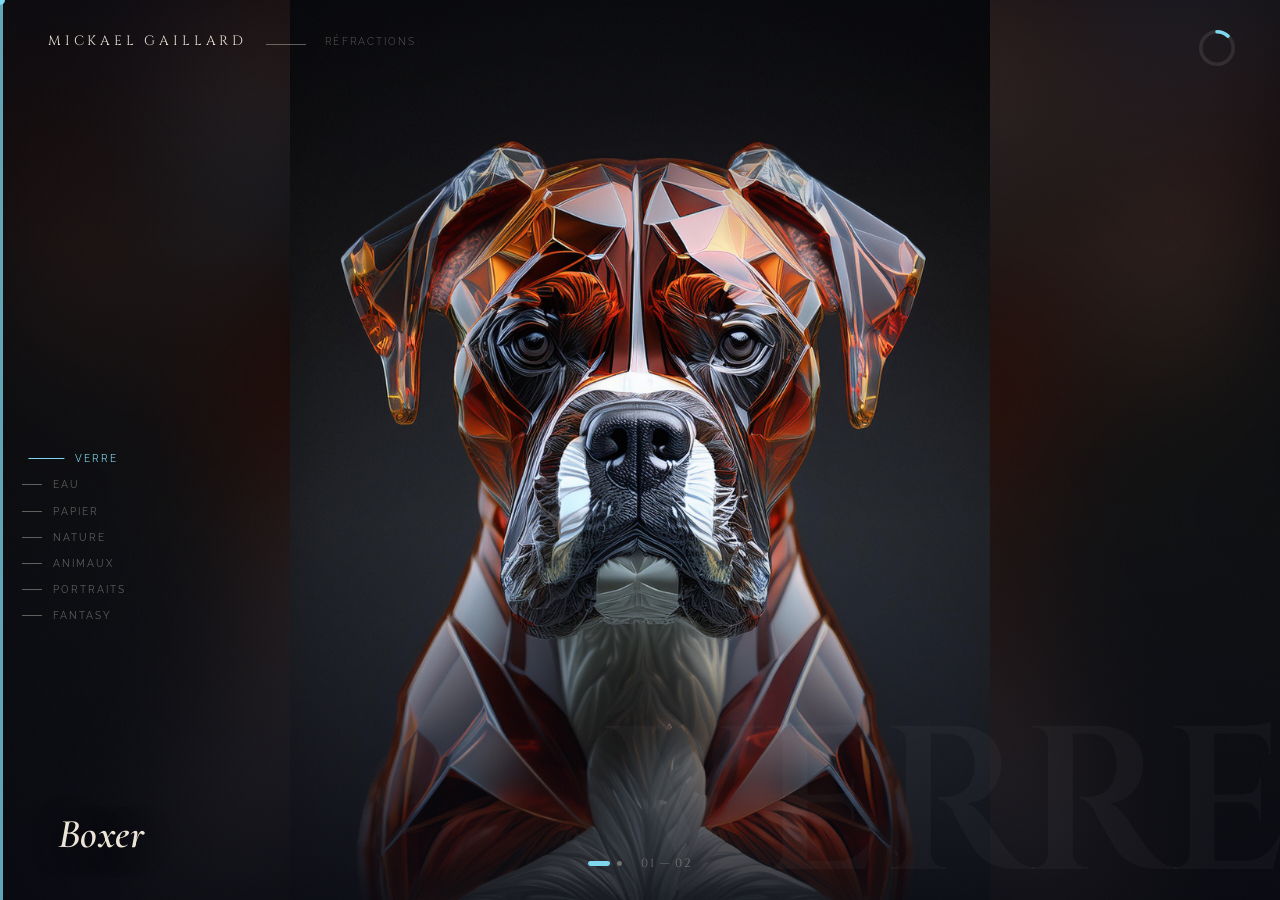
==== da.html @ 332faac8 "build: livraison de la version finale de Réfractions" ====
<!DOCTYPE html>
<html lang="fr">

<head>
  <meta charset="UTF-8">
  <meta name="viewport" content="width=device-width, initial-scale=1.0">
  <title>Mickael Gaillard — Digital Arts</title>

  <!-- ── Anti-indexation & protection spiders ── -->
  <meta name="robots" content="noindex, nofollow, noarchive, nosnippet, noimageindex, nocache">
  <meta name="googlebot" content="noindex, nofollow, noimageindex">
  <meta name="bingbot" content="noindex, nofollow">
  <meta name="referrer" content="no-referrer">
  <meta http-equiv="X-Robots-Tag" content="noindex, nofollow">

  <!-- ── Polices ── -->
  <link rel="preconnect" href="https://fonts.googleapis.com">
  <link rel="preconnect" href="https://fonts.gstatic.com" crossorigin>
  <link
    href="https://fonts.googleapis.com/css2?family=Cormorant+Garamond:ital,wght@0,300;0,400;0,600;1,300;1,400;1,600&family=Cinzel:wght@400;600&family=Raleway:wght@200;300;400;500&display=swap"
    rel="stylesheet">

  <link rel="stylesheet" href="assets/css/style.css">
</head>

<body class="gallery">

  <!-- Curseur personnalisé -->
  <div id="cursor"></div>

  <!-- Grain atmosphérique -->
  <div id="grain" aria-hidden="true"></div>

  <!-- Flash + label de transition catégorie -->
  <div id="cat-flash"></div>
  <div id="cat-reveal"></div>

  <!-- ── Header ── -->
  <header id="hdr">
    <a class="hdr-name" href="index.html" title="Retour au portfolio">Mickael Gaillard</a>
    <div class="hdr-sep"></div>
    <span class="hdr-sub">RÉFRACTIONS</span>
  </header>

  <!-- ── Arc diaporama ── -->
  <div id="slide-indicator" title="Slideshow">
    <svg viewBox="0 0 20 20" width="36" height="36" aria-hidden="true">
      <circle id="slide-track" cx="10" cy="10" r="9" />
      <circle id="slide-progress" cx="10" cy="10" r="9" />
    </svg>
  </div>

  <!-- ── Navigation latérale catégories ── -->
  <!--
    IMPORTANT : les indices doivent correspondre à l'ordre des <section class="cat-row">
    dans le stage (0 = premier, 1 = deuxième…). Toute modification de l'ordre
    des sections doit être répercutée ici.
  -->
  <nav id="sidebar" aria-label="Catégories">
    <button class="cat-btn" onclick="jumpCat(0)">Verre</button>
    <button class="cat-btn" onclick="jumpCat(1)">Eau</button>
    <button class="cat-btn" onclick="jumpCat(2)">Papier</button>
    <button class="cat-btn" onclick="jumpCat(3)">Nature</button>
    <button class="cat-btn" onclick="jumpCat(4)">Animaux</button>
    <button class="cat-btn" onclick="jumpCat(5)">Portraits</button>
    <button class="cat-btn" onclick="jumpCat(6)">Fantasy</button>
  </nav>

  <!-- ── Barre basse : points + compteur ── -->
  <div id="btmbar">
    <div id="art-dots" role="tablist"></div>
    <span id="art-counter" aria-live="polite"></span>
  </div>

  <!-- ── Hint navigation (disparaît après 6 s) ── -->
  <div id="hint" aria-hidden="true">
    ← → &thinsp;Images<br>
    ↑ ↓ &thinsp;Catégories
  </div>

  <!-- ════════════════════════════════════════════════════════════════════════
       STAGE — grille 2D
       Axe vertical   = catégories  (↑ ↓)
       Axe horizontal = œuvres dans la catégorie (← →)

       ┌─ AJOUTER UNE ŒUVRE ──────────────────────────────────────────────┐
       │  1. Trouver le bloc data-id="NOM" souhaité dans le stage          │
       │  2. Dans son <div class="art-rail">, insérer :                   │
       │                                                                   │
       │     <figure class="art-frame">                                    │
       │       <img src="assets/images/…" alt="Titre" loading="lazy">     │
       │       <div class="art-overlay"></div>                             │
       │       <figcaption class="art-info">                               │
       │         <h2 class="art-title">Titre</h2>                         │
       │       </figcaption>                                               │
       │     </figure>                                                     │
       │                                                                   │
       │  → Aucune modification de script.js ni de style.css requise.     │
       │  → Supprimer le <figure data-ph="1"> une fois la 1ʳᵉ image       │
       │    ajoutée dans une catégorie.                                    │
       └───────────────────────────────────────────────────────────────────┘
  ════════════════════════════════════════════════════════════════════════ -->
  <main id="stage" role="main">

    <!-- 0 · Verre -->
    <section class="cat-row" data-id="verre" data-label="Verre" data-accent="#7dd8f0" style="top:0vh">
      <div class="art-rail">
        <figure class="art-frame">
          <img src="assets/images/digitalArts/8AIWYk5NMQN0mDKeDu9M-HlnjJ.jpg" alt="Boxer" loading="lazy">
          <div class="art-overlay"></div>
          <figcaption class="art-info">
            <h2 class="art-title">Boxer</h2>
          </figcaption>
        </figure>
        <figure class="art-frame">
          <img src="assets/images/digitalArts/HNKrmyuEpKX7QsNyXCpU--1--tnc91.jpg" alt="Girafe" loading="lazy">
          <div class="art-overlay"></div>
          <figcaption class="art-info">
            <h2 class="art-title">Girafe</h2>
          </figcaption>
        </figure>
      </div>
      <p class="cat-wm" aria-hidden="true">VERRE</p>
    </section>

    <!-- 1 · Eau -->
    <section class="cat-row" data-id="eau" data-label="Eau" data-accent="#3a9bd5" style="top:100vh">
      <div class="art-rail">
        <figure class="art-frame">
          <img src="assets/images/digitalArts/frIds4kWBP5LW28w1uB5--1--t6x6d.jpg" alt="The Momentum of Horizons"
            loading="lazy">
          <div class="art-overlay"></div>
          <figcaption class="art-info">
            <h2 class="art-title">The Momentum of Horizons</h2>
          </figcaption>
        </figure>
        <figure class="art-frame">
          <img src="assets/images/digitalArts/Z1p7MmPJkYN1LFd6zZ6m-4oqJ-.jpeg" alt="Cup of Mint Tea" loading="lazy">
          <div class="art-overlay"></div>
          <figcaption class="art-info">
            <h2 class="art-title">Cup of Mint Tea</h2>
          </figcaption>
        </figure>
      </div>
      <p class="cat-wm" aria-hidden="true">EAU</p>
    </section>

    <!-- 2 · Papier -->
    <section class="cat-row" data-id="papier" data-label="Papier" data-accent="#e8c87a" style="top:200vh">
      <div class="art-rail">
        <figure class="art-frame">
          <img src="assets/images/digitalArts/VNMjlggwlJFpV2tKeTy9-Qxf5z.jpg" alt="Cry of Amazonia" loading="lazy">
          <div class="art-overlay"></div>
          <figcaption class="art-info">
            <h2 class="art-title">Cry of Amazonia</h2>
          </figcaption>
        </figure>
        <figure class="art-frame">
          <img src="assets/images/digitalArts/XxthK1aMb5kITHWyAZa3-nf7ip.jpg" alt="Face of the Earth" loading="lazy">
          <div class="art-overlay"></div>
          <figcaption class="art-info">
            <h2 class="art-title">Face of the Earth</h2>
          </figcaption>
        </figure>
        <figure class="art-frame">
          <img src="assets/images/digitalArts/CTjaHQy2E3OwkoVrEFNk-FsiIF.jpg" alt="Paper Teddy Bear" loading="lazy">
          <div class="art-overlay"></div>
          <figcaption class="art-info">
            <h2 class="art-title">Paper Teddy Bear</h2>
          </figcaption>
        </figure>
        <figure class="art-frame">
          <img src="assets/images/digitalArts/IJDAY9cHYZBwXx230nrw--1--dbe98.jpg" alt="The Paper Self" loading="lazy">
          <div class="art-overlay"></div>
          <figcaption class="art-info">
            <h2 class="art-title">The Paper Self</h2>
          </figcaption>
        </figure>
        <figure class="art-frame">
          <img src="assets/images/digitalArts/C1bEYEWuKddHCkznBsTR-uu4sH.jpg" alt="The Wolf Woman" loading="lazy">
          <div class="art-overlay"></div>
          <figcaption class="art-info">
            <h2 class="art-title">The Wolf Woman</h2>
          </figcaption>
        </figure>
      </div>
      <p class="cat-wm" aria-hidden="true">PAPIER</p>
    </section>

    <!-- 3 · Nature -->
    <section class="cat-row" data-id="nature" data-label="Nature" data-accent="#6dcf8a" style="top:300vh">
      <div class="art-rail">
        <figure class="art-frame">
          <img src="assets/images/digitalArts/tOxejphS9CRw7wM6DGww-uK-oC.jpeg" alt="Lion Hills" loading="lazy">
          <div class="art-overlay"></div>
          <figcaption class="art-info">
            <h2 class="art-title">Lion Hills</h2>
          </figcaption>
        </figure>
        <figure class="art-frame">
          <img src="assets/images/digitalArts/OduvheoVXXu5qhajw0XH-JvmtL.jpg" alt="Les Amants Sylvestres"
            loading="lazy">
          <div class="art-overlay"></div>
          <figcaption class="art-info">
            <h2 class="art-title">Les Amants Sylvestres</h2>
          </figcaption>
        </figure>
        <figure class="art-frame">
          <img src="assets/images/digitalArts/YysU92N5CpVbeZqPvYvC-KIRY6.jpeg" alt="The Wooden Virtuoso" loading="lazy">
          <div class="art-overlay"></div>
          <figcaption class="art-info">
            <h2 class="art-title">The Wooden Virtuoso</h2>
          </figcaption>
        </figure>
        <figure class="art-frame">
          <img src="assets/images/digitalArts/7gbbj0mz42A1A4gidHjw-PeWTq.jpg" alt="The Nature in 3026" loading="lazy">
          <div class="art-overlay"></div>
          <figcaption class="art-info">
            <h2 class="art-title">Nature in 3026</h2>
          </figcaption>
        </figure>
        <figure class="art-frame">
          <img src="assets/images/digitalArts/rF8DaGkrIQCawZyGJ0vm--0--pfbpv.jpg"
            alt="Luminous Flower in Deepest Shadow" loading="lazy">
          <div class="art-overlay"></div>
          <figcaption class="art-info">
            <h2 class="art-title">Luminous Flower in Deepest Shadow</h2>
          </figcaption>
        </figure>
      </div>
      <p class="cat-wm" aria-hidden="true">NATURE</p>
    </section>

    <!-- 4 · Animaux -->
    <section class="cat-row" data-id="animaux" data-label="Animaux" data-accent="#e8874a" style="top:400vh">
      <div class="art-rail">
        <figure class="art-frame">
          <img src="assets/images/digitalArts/afJIQUDAsSt1oSOdnDJn-Qw9Z7.jpeg" alt="Tiny Giraffe" loading="lazy">
          <div class="art-overlay"></div>
          <figcaption class="art-info">
            <h2 class="art-title">Tiny Giraffe</h2>
          </figcaption>
        </figure>
        <figure class="art-frame">
          <img src="assets/images/digitalArts/WApste62I8zOOlFzFQ1H--1--x09nq.jpg" alt="The Turquoise Maharaja"
            loading="lazy">
          <div class="art-overlay"></div>
          <figcaption class="art-info">
            <h2 class="art-title">The Turquoise Maharaja</h2>
          </figcaption>
        </figure>
        <figure class="art-frame">
          <img src="assets/images/digitalArts/kcaGbmxAoDZdaGfCIBJl-gD1Jh.jpg" alt="The Abdication" loading="lazy">
          <div class="art-overlay"></div>
          <figcaption class="art-info">
            <h2 class="art-title">The Abdication</h2>
          </figcaption>
        </figure>
        <figure class="art-frame">
          <img src="assets/images/digitalArts/bGNOyDubin5Se8IneznO-FXN-K.jpg" alt="Cat of chalk" loading="lazy">
          <div class="art-overlay"></div>
          <figcaption class="art-info">
            <h2 class="art-title">Cat of chalk</h2>
          </figcaption>
        </figure>
        <figure class="art-frame">
          <img src="assets/images/digitalArts/r4LPsvMCxt2pxqe0a0Xp-u4xCu.jpg" alt="Raised graphic cat" loading="lazy">
          <div class="art-overlay"></div>
          <figcaption class="art-info">
            <h2 class="art-title">Raised graphic cat</h2>
          </figcaption>
        </figure>
        <figure class="art-frame">
          <img src="assets/images/digitalArts/oEYqu7Ub5I9frU9tuO0z--0--l6g3c.jpg" alt="Scarlett Macaw" loading="lazy">
          <div class="art-overlay"></div>
          <figcaption class="art-info">
            <h2 class="art-title">Scarlett Macaw</h2>
          </figcaption>
        </figure>
        <figure class="art-frame">
          <img src="assets/images/digitalArts/dqzCAE01tcF6lQp9mGkJ--0--8Wfqm.jpg" alt="Baby Kraken in a Teacup"
            loading="lazy">
          <div class="art-overlay"></div>
          <figcaption class="art-info">
            <h2 class="art-title">Baby Kraken in a Teacup</h2>
          </figcaption>
        </figure>
        <figure class="art-frame">
          <img src="assets/images/digitalArts/y0K89V5sSp5HEH8fD98B-Pk1SX.jpg" alt="Azure singer" loading="lazy">
          <div class="art-overlay"></div>
          <figcaption class="art-info">
            <h2 class="art-title">Azure singer</h2>
          </figcaption>
        </figure>
      </div>
      <p class="cat-wm" aria-hidden="true">ANIMAUX</p>
    </section>

    <!-- 5 · Portraits -->
    <section class="cat-row" data-id="portraits" data-label="Portraits" data-accent="#c49a8a" style="top:500vh">
      <div class="art-rail">
        <figure class="art-frame">
          <img src="assets/images/digitalArts/EulJWeeMMJHwVRX5D4TV-Ga-oX.jpg" alt="Le Requiem des Damnés"
            loading="lazy">
          <div class="art-overlay"></div>
          <figcaption class="art-info">
            <h2 class="art-title">Le Requiem des Damnés</h2>
          </figcaption>
        </figure>
        <figure class="art-frame">
          <img src="assets/images/digitalArts/TIiu07gs1ahwBSvLqD3v-eSXeO.jpg" alt="Miss Emerald" loading="lazy">
          <div class="art-overlay"></div>
          <figcaption class="art-info">
            <h2 class="art-title">Miss Emerald</h2>
          </figcaption>
        </figure>
        <figure class="art-frame">
          <img src="assets/images/digitalArts/YdorvyeYTXK45T1xxkv2--0--2ceu0.jpg" alt="The Same Perspective"
            loading="lazy">
          <div class="art-overlay"></div>
          <figcaption class="art-info">
            <h2 class="art-title">The Same Perspective</h2>
          </figcaption>
        </figure>
        <figure class="art-frame">
          <img src="assets/images/digitalArts/kzBy0lTKEeJUHE9NPH19-bB79X.jpeg" alt="Macaw Soul" loading="lazy">
          <div class="art-overlay"></div>
          <figcaption class="art-info">
            <h2 class="art-title">Macaw Soul</h2>
          </figcaption>
        </figure>
        <figure class="art-frame">
          <img src="assets/images/digitalArts/tQEoIUafHZUKjEIqVk69--0--rzyz2_4x-clty-upscale-aa4vr.jpg"
            alt="Magdalena Frida Carmen KAHLO CALDERON" loading="lazy">
          <div class="art-overlay"></div>
          <figcaption class="art-info">
            <h2 class="art-title">Magdalena Frida Carmen KAHLO CALDERON</h2>
          </figcaption>
        </figure>
        <figure class="art-frame">
          <img src="assets/images/digitalArts/ww30PGfK7J19iqygAAB6-68ch-.jpg" alt="Artificial intelligence"
            loading="lazy">
          <div class="art-overlay"></div>
          <figcaption class="art-info">
            <h2 class="art-title">Artificial intelligence</h2>
          </figcaption>
        </figure>
        <figure class="art-frame">
          <img src="assets/images/digitalArts/Gemini_Generated_Image_wg45oxwg45oxwg45.webp" alt="La Guardiana"
            loading="lazy">
          <div class="art-overlay"></div>
          <figcaption class="art-info">
            <h2 class="art-title">La Guardiana</h2>
          </figcaption>
        </figure>
        <figure class="art-frame">
          <img src="assets/images/digitalArts/fezPb4xw3dNjUJqFcMbr--0--9hinw_7.8125x.webp" alt="Memento Vivere"
            loading="lazy">
          <div class="art-overlay"></div>
          <figcaption class="art-info">
            <h2 class="art-title">Memento Vivere</h2>
          </figcaption>
        </figure>
        <figure class="art-frame">
          <img src="assets/images/digitalArts/iwvwEgQFIN3pEz83m7wH--0--4ua4d.jpg" alt="Alegria" loading="lazy">
          <div class="art-overlay"></div>
          <figcaption class="art-info">
            <h2 class="art-title">Alegria</h2>
          </figcaption>
        </figure>
      </div>
      <p class="cat-wm" aria-hidden="true">PORTRAITS</p>
    </section>

    <!-- 6 · Fantasy -->
    <section class="cat-row" data-id="fantasy" data-label="Fantasy" data-accent="#e87a9f" style="top:600vh">
      <div class="art-rail">
        <figure class="art-frame">
          <img src="assets/images/digitalArts/V4lNsmGbzMpXyDwDPhY5--0--fqcaw_2x-clty-upscale-kerak.jpg"
            alt="Memories in Shell" loading="lazy">
          <div class="art-overlay"></div>
          <figcaption class="art-info">
            <h2 class="art-title">Memories in Shell</h2>
          </figcaption>
        </figure>
        <figure class="art-frame">
          <img src="assets/images/digitalArts/uF4GzTOObu3IqJqeoMpC--0--cdkwg.jpg" alt="The King of Diamond"
            loading="lazy">
          <div class="art-overlay"></div>
          <figcaption class="art-info">
            <h2 class="art-title">The King of Diamond</h2>
          </figcaption>
        </figure>
        <figure class="art-frame">
          <img src="assets/images/digitalArts/p5KE6GqQy7cIchTk5ZWk--0--blpaw.jpg" alt="The Ace of Spades"
            loading="lazy">
          <div class="art-overlay"></div>
          <figcaption class="art-info">
            <h2 class="art-title">The Ace of Spades</h2>
          </figcaption>
        </figure>
        <figure class="art-frame">
          <img src="assets/images/digitalArts/xrDWio7aIljPBZBy9c6z--0--1hxzz.jpg" alt="The Emerald Owl" loading="lazy">
          <div class="art-overlay"></div>
          <figcaption class="art-info">
            <h2 class="art-title">The Emerald Owl</h2>
          </figcaption>
        </figure>
        <figure class="art-frame">
          <img src="assets/images/digitalArts/PUBVfwgrt7Zm5niX1GG2--0--s0eu4.jpg" alt="The Unmasked Canal"
            loading="lazy">
          <div class="art-overlay"></div>
          <figcaption class="art-info">
            <h2 class="art-title">The Unmasked Canal</h2>
          </figcaption>
        </figure>
        <figure class="art-frame">
          <img src="assets/images/digitalArts/jetSwuiVJUpY8RLDcign--0--6e0cw.jpg" alt="Throne of Time" loading="lazy">
          <div class="art-overlay"></div>
          <figcaption class="art-info">
            <h2 class="art-title">Throne of Time</h2>
          </figcaption>
        </figure>
      </div>
      <p class="cat-wm" aria-hidden="true">FANTASY</p>
    </section>

  </main>

  <script src="assets/js/script.js"></script>
</body>

</html>
---- assets/css/style.css ----
/* ════════════════════════════════════════════════════════════════════════════
   Mickael Gaillard — Portfolio
   style.css  ·  feuille unique partagée par index.html, da.html, photo.html

   Scopes :
     body.home    → page d'accueil (index.html)
     (galerie)    → da.html / photo.html — sélecteurs d'ID / classes uniques,
                    aucun préfixe body.gallery requis (pas de collision)
   ════════════════════════════════════════════════════════════════════════════ */

/* ── Reset ──────────────────────────────────────────────────────────────────── */
*,
*::before,
*::after {
  margin: 0;
  padding: 0;
  box-sizing: border-box;
}

/* ── Base html / body ───────────────────────────────────────────────────────── */
html {
  height: 100%;
}

body {
  width: 100%;
  height: 100%;
  overflow: hidden;
  background: #07080f;
  cursor: none;
  user-select: none;
  -webkit-user-select: none;
}

/* ── Variables ──────────────────────────────────────────────────────────────── */
:root {
  --bg: #07080f;
  --text: #ede5d8;
  --dim: rgba(237, 229, 216, .38);
  --accent: #c8a96e;
  --fdisplay: 'Cormorant Garamond', Georgia, serif;
  --ftitle: 'Cinzel', 'Times New Roman', serif;
  --fui: 'Raleway', 'Helvetica Neue', sans-serif;
  --tcat: 680ms cubic-bezier(.76, 0, .24, 1);
  --tart: 540ms cubic-bezier(.76, 0, .24, 1);
}

/* ── Curseur personnalisé (partagé) ─────────────────────────────────────────── */
#cursor {
  position: fixed;
  width: 10px;
  height: 10px;
  border-radius: 50%;
  background: var(--accent);
  pointer-events: none;
  z-index: 9999;
  transform: translate(-50%, -50%);
  transition: width .18s, height .18s, background .2s, border .22s, opacity .2s;
  will-change: transform;
}

#cursor.big {
  width: 30px;
  height: 30px;
  background: rgba(200, 169, 110, .12);
  border: 1px solid var(--accent);
}

/* Galerie — survol image → invitation à glisser */
#cursor.grab {
  width: 28px;
  height: 28px;
  background: transparent;
  border: 1.5px solid var(--accent);
}

/* Galerie — pendant le glisser */
#cursor.dragging {
  width: 46px;
  height: 46px;
  background: rgba(200, 169, 110, .05);
  border: 1px solid rgba(200, 169, 110, .35);
}

/* ── Grain atmosphérique (partagé) ──────────────────────────────────────────── */
#grain {
  position: fixed;
  inset: 0;
  z-index: 500;
  pointer-events: none;
  opacity: .03;
  background-image: url("data:image/svg+xml,<svg xmlns='http://www.w3.org/2000/svg' width='300' height='300'><filter id='n'><feTurbulence type='fractalNoise' baseFrequency='.75' numOctaves='4' stitchTiles='stitch'/></filter><rect width='300' height='300' filter='url(%23n)' opacity='1'/></svg>");
  background-repeat: repeat;
}

/* ── Scrollbar invisible ─────────────────────────────────────────────────────── */
::-webkit-scrollbar {
  display: none;
}


/* ════════════════════════════════════════════════════════════════════════════
   PAGE ACCUEIL  (body.home)
   ════════════════════════════════════════════════════════════════════════════ */

body.home {
  height: 100dvh;
  /* viewport dynamique mobile */
  display: grid;
  grid-template-rows: 1fr auto 1fr;
  place-items: center;
  padding: clamp(1.4rem, 4.2vh, 3rem) clamp(1.2rem, 4.5vw, 3.2rem);
}

/* ── Enveloppe animation (isolée pour ne pas entrer en conflit              */
/*   avec le transform magnétique appliqué en inline par le JS) ─────────── */
.card-wrap {
  width: min(900px, 100%);
}

.card-wrap--photo {
  align-self: end;
  animation: fadeDown .95s .08s cubic-bezier(.16, 1, .3, 1) both;
}

.card-wrap--arts {
  align-self: start;
  animation: fadeUp .95s .18s cubic-bezier(.16, 1, .3, 1) both;
}

/* ── Carte ───────────────────────────────────────────────────────────────── */
.card {
  display: block;
  position: relative;
  width: 100%;
  height: clamp(185px, 36vh, 335px);
  border: 1px solid rgba(237, 229, 216, .075);
  overflow: hidden;
  text-decoration: none;
  cursor: none;
  will-change: transform;
  transform-style: preserve-3d;
  transition: border-color .55s;
}

.card:hover {
  border-color: rgba(237, 229, 216, .17);
}

/* Fond — carte photo (tons froids argentés) */
.card--photo {
  background:
    radial-gradient(ellipse 90% 90% at 16% 82%, rgba(168, 197, 216, .09) 0%, transparent 56%),
    radial-gradient(ellipse 55% 60% at 84% 10%, rgba(100, 140, 180, .05) 0%, transparent 50%),
    linear-gradient(140deg, #080d18 0%, #0b1120 45%, #07090e 100%);
  --card-accent: #a8c5d8;
}

/* Fond — carte arts (tons chauds ambrés) */
.card--arts {
  background:
    radial-gradient(ellipse 90% 90% at 84% 18%, rgba(200, 169, 110, .10) 0%, transparent 56%),
    radial-gradient(ellipse 55% 60% at 14% 88%, rgba(140, 100, 40, .06) 0%, transparent 50%),
    linear-gradient(140deg, #100c04 0%, #1a1006 45%, #0b0804 100%);
  --card-accent: #c8a96e;
}

/* ── Filigrane carte ─────────────────────────────────────────────────────── */
.card__wm {
  position: absolute;
  right: -.04em;
  bottom: -.1em;
  font-family: var(--ftitle);
  font-size: clamp(5rem, 13.5vw, 13rem);
  font-weight: 600;
  line-height: 1;
  letter-spacing: -.01em;
  color: rgba(255, 255, 255, .025);
  pointer-events: none;
  user-select: none;
  white-space: nowrap;
}

/* ── Barre d'accent gauche ───────────────────────────────────────────────── */
.card__bar {
  position: absolute;
  left: 0;
  top: 50%;
  bottom: 50%;
  width: 2px;
  background: var(--card-accent, #c8a96e);
  opacity: .3;
  transition:
    top .65s cubic-bezier(.76, 0, .24, 1),
    bottom .65s cubic-bezier(.76, 0, .24, 1),
    opacity .5s;
}

.card:hover .card__bar {
  top: 0;
  bottom: 0;
  opacity: .72;
}

/* ── Reflet spotlight (suit la souris via --mx / --my) ───────────────────── */
.card__shine {
  position: absolute;
  inset: 0;
  z-index: 1;
  background: radial-gradient(500px circle at var(--mx, 50%) var(--my, 50%),
      rgba(255, 255, 255, .042),
      transparent 42%);
  pointer-events: none;
  opacity: 0;
  transition: opacity .5s;
}

.card:hover .card__shine {
  opacity: 1;
}

/* ── Layout interne carte ────────────────────────────────────────────────── */
.card__inner {
  position: absolute;
  inset: 0;
  z-index: 2;
  display: flex;
  flex-direction: column;
  justify-content: flex-end;
  padding: clamp(1.2rem, 3.2vw, 2.6rem) clamp(1.4rem, 3.8vw, 3rem);
}

.card__inner::before {
  content: '';
  position: absolute;
  inset: 0;
  background:
    linear-gradient(to top, rgba(7, 8, 15, .70) 0%, transparent 55%),
    linear-gradient(to right, rgba(7, 8, 15, .32) 0%, transparent 28%);
  pointer-events: none;
  z-index: 0;
}

.card__body {
  position: relative;
  z-index: 1;
}

.card__title {
  font-family: var(--fdisplay);
  font-size: clamp(1.7rem, 2.9vw, 3rem);
  font-weight: 600;
  font-style: italic;
  color: var(--text);
  line-height: 1;
  letter-spacing: .01em;
  text-shadow: 0 3px 22px rgba(0, 0, 0, .7);
}

.card__rule {
  width: 2.8rem;
  height: 1px;
  background: var(--card-accent, #c8a96e);
  margin: .72rem 0 .55rem;
  transform: scaleX(.35);
  transform-origin: left;
  opacity: .55;
  transition:
    transform .52s cubic-bezier(.76, 0, .24, 1),
    opacity .45s;
}

.card:hover .card__rule {
  transform: scaleX(1);
  opacity: 1;
}

.card__sub {
  font-family: var(--fui);
  font-size: clamp(.52rem, .78vw, .66rem);
  font-weight: 300;
  letter-spacing: .18em;
  text-transform: uppercase;
  color: var(--dim);
  white-space: nowrap;
  overflow: hidden;
  text-overflow: ellipsis;
}

/* ── CTA carte ───────────────────────────────────────────────────────────── */
.card__cta {
  position: relative;
  z-index: 1;
  display: flex;
  align-items: center;
  gap: .72rem;
  margin-top: clamp(.8rem, 2vh, 1.5rem);
  opacity: .42;
  transform: translateX(-7px);
  transition:
    opacity .48s cubic-bezier(.76, 0, .24, 1),
    transform .48s cubic-bezier(.76, 0, .24, 1);
}

.card:hover .card__cta {
  opacity: 1;
  transform: translateX(0);
}

.card__cta-label {
  font-family: var(--fui);
  font-size: .62rem;
  font-weight: 300;
  letter-spacing: .24em;
  text-transform: uppercase;
  color: var(--text);
}

.card__arrow {
  font-family: var(--ftitle);
  font-size: .88rem;
  color: var(--card-accent, #c8a96e);
  display: inline-block;
  transition: transform .42s cubic-bezier(.76, 0, .24, 1);
}

.card:hover .card__arrow {
  transform: translateX(5px);
}

/* ── Identité centrale ───────────────────────────────────────────────────── */
#identity {
  display: flex;
  align-items: center;
  gap: 1.1rem;
  padding: clamp(.8rem, 1.6vh, 1.4rem) 0;
  animation: fadeCenter .9s .14s cubic-bezier(.16, 1, .3, 1) both;
}

.ident-name {
  font-family: var(--ftitle);
  font-size: clamp(.62rem, 1.05vw, .82rem);
  font-weight: 400;
  letter-spacing: .32em;
  text-transform: uppercase;
  color: var(--text);
  white-space: nowrap;
}

.ident-sep {
  width: 2.4rem;
  height: 1px;
  background: var(--dim);
  flex-shrink: 0;
}

.ident-sub {
  font-family: var(--fui);
  font-size: clamp(.48rem, .75vw, .6rem);
  font-weight: 300;
  letter-spacing: .22em;
  text-transform: uppercase;
  color: var(--dim);
  white-space: nowrap;
}

/* ── Animations accueil ──────────────────────────────────────────────────── */
@keyframes fadeCenter {
  from {
    opacity: 0;
    transform: scale(.97);
  }

  to {
    opacity: 1;
    transform: none;
  }
}


/* ════════════════════════════════════════════════════════════════════════════
   PAGES GALERIE  (da.html / photo.html)
   Sélecteurs d'ID et classes propres à la galerie — aucune collision avec
   les règles de la page d'accueil.
   ════════════════════════════════════════════════════════════════════════════ */

/* ── Header ──────────────────────────────────────────────────────────────── */
#hdr {
  position: fixed;
  top: 0;
  left: 0;
  right: 0;
  padding: 2rem 3rem 0;
  z-index: 200;
  display: flex;
  align-items: baseline;
  gap: 1.2rem;
  pointer-events: none;
  animation: fadeDown .9s .3s both;
}

.hdr-name {
  font-family: var(--ftitle);
  font-size: .85rem;
  font-weight: 400;
  letter-spacing: .28em;
  text-transform: uppercase;
  color: var(--text);
}

/* Lien retour accueil — pointer-events réactivés sur l'élément seul */
a.hdr-name {
  text-decoration: none;
  pointer-events: all;
  cursor: none;
  transition: opacity .32s;
}

a.hdr-name:hover {
  opacity: .55;
}

.hdr-sep {
  width: 2.5rem;
  height: 1px;
  background: var(--dim);
  flex-shrink: 0;
}

.hdr-sub {
  font-family: var(--fui);
  font-size: .6rem;
  font-weight: 300;
  letter-spacing: .22em;
  text-transform: uppercase;
  color: var(--dim);
}

/* ── Indicateur diaporama (arc SVG) ─────────────────────────────────────── */
#slide-indicator {
  position: fixed;
  top: 1.9rem;
  right: 2.8rem;
  z-index: 201;
  pointer-events: none;
  animation: fadeDown .9s .35s both;
}

#slide-indicator svg {
  transform: rotate(-90deg);
}

#slide-track {
  fill: none;
  stroke: rgba(237, 229, 216, .10);
  stroke-width: 2;
}

#slide-progress {
  fill: none;
  stroke: var(--accent);
  stroke-width: 2;
  stroke-dasharray: 56.5;
  stroke-dashoffset: 56.5;
  transition: stroke-dashoffset .25s linear, stroke .35s;
  stroke-linecap: round;
}

/* ── Sidebar catégories ──────────────────────────────────────────────────── */
#sidebar {
  position: fixed;
  left: 0;
  top: 50%;
  transform: translateY(-50%);
  z-index: 200;
  padding: 0 1.4rem;
  display: flex;
  flex-direction: column;
  gap: .55rem;
  animation: fadeLeft .9s .5s both;
}

.cat-btn {
  background: none;
  border: none;
  font-family: var(--fui);
  font-size: .63rem;
  font-weight: 400;
  letter-spacing: .2em;
  text-transform: uppercase;
  color: var(--dim);
  cursor: none;
  display: flex;
  align-items: center;
  gap: .7rem;
  padding: .2rem 0;
  transition: color .35s, transform .35s;
  white-space: nowrap;
}

.cat-btn::before {
  content: '';
  width: 1.2rem;
  height: 1px;
  background: var(--dim);
  flex-shrink: 0;
  transition: width .4s, background .35s;
}

.cat-btn.active {
  color: var(--accent);
  transform: translateX(.4rem);
}

.cat-btn.active::before {
  width: 2.2rem;
  background: var(--accent);
}

/* ── Barre basse — points + compteur ────────────────────────────────────── */
#btmbar {
  position: fixed;
  bottom: 0;
  left: 0;
  right: 0;
  padding: 0 3rem 1.8rem;
  z-index: 200;
  display: flex;
  align-items: center;
  justify-content: center;
  gap: 1.2rem;
  pointer-events: none;
  animation: fadeUp .9s .6s both;
}

#art-dots {
  display: flex;
  gap: .45rem;
  align-items: center;
  pointer-events: all;
}

.dot {
  width: .3rem;
  height: .3rem;
  border-radius: 50%;
  background: var(--dim);
  cursor: none;
  transition: background .3s, width .3s, border-radius .3s;
}

.dot.on {
  background: var(--accent);
  width: 1.4rem;
  border-radius: .15rem;
}

#art-counter {
  font-family: var(--ftitle);
  font-size: .75rem;
  letter-spacing: .12em;
  color: var(--dim);
}

/* ── Hint navigation (disparaît après 6 s) ──────────────────────────────── */
#hint {
  position: fixed;
  bottom: 4.8rem;
  right: 2.8rem;
  z-index: 200;
  text-align: right;
  font-family: var(--fui);
  font-size: .58rem;
  font-weight: 300;
  letter-spacing: .14em;
  text-transform: uppercase;
  color: var(--dim);
  line-height: 2.2;
  opacity: 0;
  pointer-events: none;
  animation: hintAnim 6s 1.2s forwards;
}

@keyframes hintAnim {
  0% {
    opacity: 0
  }

  12% {
    opacity: 1
  }

  75% {
    opacity: 1
  }

  100% {
    opacity: 0
  }
}

/* ── Stage — grille 2D ───────────────────────────────────────────────────── */
#stage {
  position: fixed;
  inset: 0;
  will-change: transform;
  transition: transform var(--tcat);
  user-select: none;
  -webkit-user-select: none;
}

/* ── Rangée catégorie ────────────────────────────────────────────────────── */
.cat-row {
  position: absolute;
  left: 0;
  width: 100vw;
  height: 100vh;
}

/* ── Rail horizontal des œuvres ──────────────────────────────────────────── */
.art-rail {
  position: absolute;
  inset: 0;
  display: flex;
  flex-direction: row;
  will-change: transform;
  transition: transform var(--tart);
}

/* ── Frame individuelle ──────────────────────────────────────────────────── */
.art-frame {
  flex: 0 0 100vw;
  width: 100vw;
  height: 100vh;
  position: relative;
  overflow: hidden;
  background: #000;
  /* Fond de secours */
}

/* Couche d'ambiance : le fond flou */
.art-frame::before {
  content: "";
  position: absolute;
  /* On déborde largement pour éliminer les fuites de noir sur les bords */
  top: -10%;
  left: -10%;
  right: -10%;
  bottom: -10%;

  background-image: var(--img-url);
  background-size: cover;
  background-position: center;
  background-repeat: no-repeat;

  /* Intensité du flou et assombrissement */
  filter: blur(60px) brightness(0.4) saturate(1.2);
  z-index: 0;
  opacity: 0;
  transition: opacity 1.2s ease-in-out;

  /* On scale légèrement pour éviter l'effet de vignettage du flou */
  transform: scale(1.1);
  pointer-events: none;
}

.art-frame.loaded::before {
  opacity: 1;
  /* Apparition fluide une fois l'image prête */
}

/* Couche principale : l'œuvre respectée */
.art-frame img {
  position: relative;
  z-index: 1;
  width: 100%;
  height: 100%;
  object-fit: contain;
  /* Respect absolu du ratio original */
  display: block;
}

@keyframes kenburns {
  from {
    transform: scale(1);
  }

  to {
    transform: scale(1.06);
  }
}

/* ── Dégradés de protection ──────────────────────────────────────────────── */
.art-overlay {
  position: absolute;
  inset: 0;
  background:
    linear-gradient(to bottom, rgba(7, 8, 15, .58) 0%, transparent 28%),
    linear-gradient(to top, rgba(7, 8, 15, .82) 0%, transparent 42%),
    linear-gradient(to right, rgba(7, 8, 15, .36) 0%, transparent 26%);
  z-index: 1;
  pointer-events: none;
}

/* Liseré d'accent à gauche — couleur héritée via --accent de la cat-row */
.art-overlay::after {
  content: '';
  position: absolute;
  left: 0;
  top: 0;
  bottom: 0;
  width: 3px;
  background: var(--accent, #c8a96e);
  opacity: .75;
}

/* ── Titre de l'œuvre ────────────────────────────────────────────────────── */
.art-info {
  position: absolute;
  bottom: 2.8rem;
  left: 3.6rem;
  z-index: 2;
  color: var(--text);
}

.art-title {
  font-family: var(--fdisplay);
  font-size: clamp(1.9rem, 3.2vw, 3.4rem);
  font-weight: 600;
  font-style: italic;
  line-height: 1;
  letter-spacing: .015em;
  text-shadow: 0 3px 28px rgba(0, 0, 0, .75);
}

/* ── Filigrane de catégorie ──────────────────────────────────────────────── */
.cat-wm {
  position: absolute;
  bottom: -.05em;
  right: -.04em;
  font-family: var(--ftitle);
  font-size: clamp(7rem, 16vw, 15rem);
  font-weight: 600;
  line-height: 1;
  letter-spacing: -.01em;
  color: rgba(255, 255, 255, .03);
  pointer-events: none;
  user-select: none;
  z-index: 0;
  white-space: nowrap;
}

/* ── Placeholder ──────────────────────────────────────────────────────────── */
.ph-frame {
  background: radial-gradient(ellipse at 50% 50%,
      rgba(255, 255, 255, .025) 0%, transparent 70%);
  display: flex;
  align-items: center;
  justify-content: center;
}

.ph-inner {
  text-align: center;
}

.ph-cross {
  width: 3rem;
  height: 3rem;
  position: relative;
  margin: 0 auto 1.6rem;
}

.ph-cross span {
  position: absolute;
  background: rgba(255, 255, 255, .11);
}

.ph-cross span:first-child {
  width: 1px;
  height: 100%;
  left: 50%;
  top: 0;
}

.ph-cross span:last-child {
  height: 1px;
  width: 100%;
  top: 50%;
  left: 0;
}

.ph-soon {
  font-family: var(--ftitle);
  font-size: 1.1rem;
  letter-spacing: .32em;
  text-transform: uppercase;
  color: rgba(237, 229, 216, .2);
  margin-bottom: .6rem;
}

.ph-sub {
  font-family: var(--fui);
  font-size: .58rem;
  font-weight: 300;
  letter-spacing: .16em;
  text-transform: uppercase;
  color: rgba(237, 229, 216, .13);
}

/* ── Flash + reveal catégorie ────────────────────────────────────────────── */
#cat-flash {
  position: fixed;
  inset: 0;
  z-index: 300;
  background: var(--bg);
  pointer-events: none;
  opacity: 0;
  transition: opacity .2s;
}

#cat-flash.flash {
  opacity: .5;
}

#cat-reveal {
  position: fixed;
  top: 50%;
  left: 50%;
  transform: translate(-50%, -50%);
  z-index: 310;
  font-family: var(--ftitle);
  font-size: clamp(3rem, 8vw, 7rem);
  letter-spacing: .35em;
  text-transform: uppercase;
  color: var(--text);
  pointer-events: none;
  opacity: 0;
  transition: opacity .22s, letter-spacing .5s;
}

#cat-reveal.show {
  opacity: .92;
  letter-spacing: .52em;
}


/* ════════════════════════════════════════════════════════════════════════════
   ANIMATIONS (partagées)
   ════════════════════════════════════════════════════════════════════════════ */
@keyframes fadeDown {
  from {
    opacity: 0;
    transform: translateY(-1rem);
  }

  to {
    opacity: 1;
    transform: none;
  }
}

@keyframes fadeUp {
  from {
    opacity: 0;
    transform: translateY(1rem);
  }

  to {
    opacity: 1;
    transform: none;
  }
}

@keyframes fadeLeft {
  from {
    opacity: 0;
    transform: translateX(-1.2rem);
  }

  to {
    opacity: 1;
    transform: translateX(0);
  }
}


/* ════════════════════════════════════════════════════════════════════════════
   RESPONSIVE
   ════════════════════════════════════════════════════════════════════════════ */

/* Mobile portrait */
@media (max-width: 480px) {
  .card__wm {
    font-size: 5.5rem;
  }

  .card__sub {
    letter-spacing: .11em;
    font-size: .58rem;
  }

  .ident-sep {
    width: 1.6rem;
  }
}

/* Landscape mobile très court */
@media (max-height: 500px) {
  .card {
    height: clamp(140px, 40vh, 185px);
  }

  .card__title {
    font-size: clamp(1.3rem, 4vw, 2rem);
  }
}

/* Écrans tactiles — curseur personnalisé inutile */
@media (pointer: coarse) {
  #cursor {
    display: none;
  }

  body {
    cursor: auto;
  }

  /* Home : les cartes redeviennent cliquables normalement */
  .card {
    cursor: pointer;
  }

  .card__sub {
    white-space: normal;
  }

  /* Galerie : les boutons sidebar deviennent tappables */
  .cat-btn {
    cursor: pointer;
  }
}
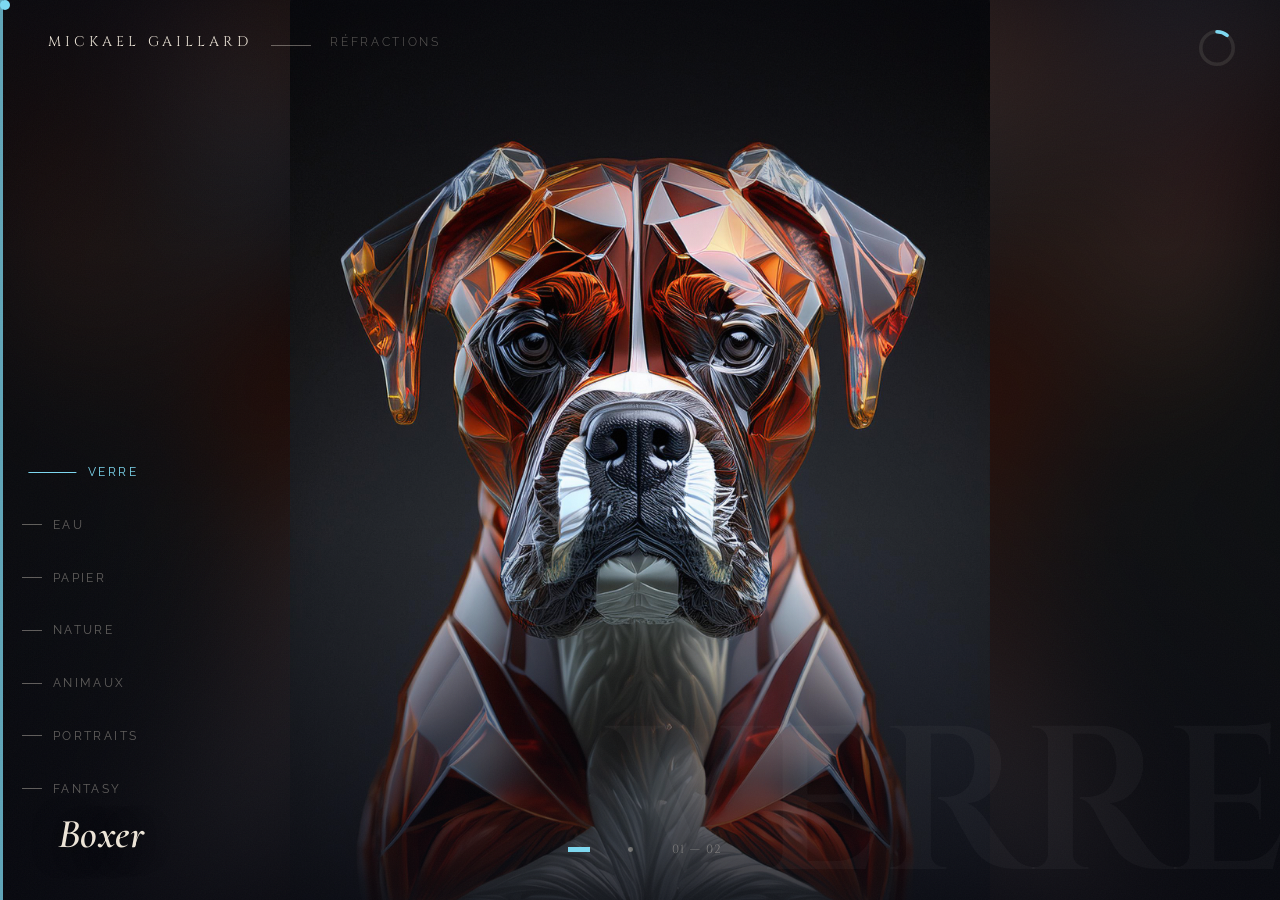
==== commit 41591682: "♻️ Refactoring" ====
--- a/da.html
+++ b/da.html
@@ -1,433 +1 @@
-<!DOCTYPE html>
-<html lang="fr">
-
-<head>
-  <meta charset="UTF-8">
-  <meta name="viewport" content="width=device-width, initial-scale=1.0">
-  <title>Mickael Gaillard — Digital Arts</title>
-
-  <!-- ── Anti-indexation & protection spiders ── -->
-  <meta name="robots" content="noindex, nofollow, noarchive, nosnippet, noimageindex, nocache">
-  <meta name="googlebot" content="noindex, nofollow, noimageindex">
-  <meta name="bingbot" content="noindex, nofollow">
-  <meta name="referrer" content="no-referrer">
-  <meta http-equiv="X-Robots-Tag" content="noindex, nofollow">
-
-  <!-- ── Polices ── -->
-  <link rel="preconnect" href="https://fonts.googleapis.com">
-  <link rel="preconnect" href="https://fonts.gstatic.com" crossorigin>
-  <link
-    href="https://fonts.googleapis.com/css2?family=Cormorant+Garamond:ital,wght@0,300;0,400;0,600;1,300;1,400;1,600&family=Cinzel:wght@400;600&family=Raleway:wght@200;300;400;500&display=swap"
-    rel="stylesheet">
-
-  <link rel="stylesheet" href="assets/css/style.css">
-</head>
-
-<body class="gallery">
-
-  <!-- Curseur personnalisé -->
-  <div id="cursor"></div>
-
-  <!-- Grain atmosphérique -->
-  <div id="grain" aria-hidden="true"></div>
-
-  <!-- Flash + label de transition catégorie -->
-  <div id="cat-flash"></div>
-  <div id="cat-reveal"></div>
-
-  <!-- ── Header ── -->
-  <header id="hdr">
-    <a class="hdr-name" href="index.html" title="Retour au portfolio">Mickael Gaillard</a>
-    <div class="hdr-sep"></div>
-    <span class="hdr-sub">RÉFRACTIONS</span>
-  </header>
-
-  <!-- ── Arc diaporama ── -->
-  <div id="slide-indicator" title="Slideshow">
-    <svg viewBox="0 0 20 20" width="36" height="36" aria-hidden="true">
-      <circle id="slide-track" cx="10" cy="10" r="9" />
-      <circle id="slide-progress" cx="10" cy="10" r="9" />
-    </svg>
-  </div>
-
-  <!-- ── Navigation latérale catégories ── -->
-  <!--
-    IMPORTANT : les indices doivent correspondre à l'ordre des <section class="cat-row">
-    dans le stage (0 = premier, 1 = deuxième…). Toute modification de l'ordre
-    des sections doit être répercutée ici.
-  -->
-  <nav id="sidebar" aria-label="Catégories">
-    <button class="cat-btn" onclick="jumpCat(0)">Verre</button>
-    <button class="cat-btn" onclick="jumpCat(1)">Eau</button>
-    <button class="cat-btn" onclick="jumpCat(2)">Papier</button>
-    <button class="cat-btn" onclick="jumpCat(3)">Nature</button>
-    <button class="cat-btn" onclick="jumpCat(4)">Animaux</button>
-    <button class="cat-btn" onclick="jumpCat(5)">Portraits</button>
-    <button class="cat-btn" onclick="jumpCat(6)">Fantasy</button>
-  </nav>
-
-  <!-- ── Barre basse : points + compteur ── -->
-  <div id="btmbar">
-    <div id="art-dots" role="tablist"></div>
-    <span id="art-counter" aria-live="polite"></span>
-  </div>
-
-  <!-- ── Hint navigation (disparaît après 6 s) ── -->
-  <div id="hint" aria-hidden="true">
-    ← → &thinsp;Images<br>
-    ↑ ↓ &thinsp;Catégories
-  </div>
-
-  <!-- ════════════════════════════════════════════════════════════════════════
-       STAGE — grille 2D
-       Axe vertical   = catégories  (↑ ↓)
-       Axe horizontal = œuvres dans la catégorie (← →)
-
-       ┌─ AJOUTER UNE ŒUVRE ──────────────────────────────────────────────┐
-       │  1. Trouver le bloc data-id="NOM" souhaité dans le stage          │
-       │  2. Dans son <div class="art-rail">, insérer :                   │
-       │                                                                   │
-       │     <figure class="art-frame">                                    │
-       │       <img src="assets/images/…" alt="Titre" loading="lazy">     │
-       │       <div class="art-overlay"></div>                             │
-       │       <figcaption class="art-info">                               │
-       │         <h2 class="art-title">Titre</h2>                         │
-       │       </figcaption>                                               │
-       │     </figure>                                                     │
-       │                                                                   │
-       │  → Aucune modification de script.js ni de style.css requise.     │
-       │  → Supprimer le <figure data-ph="1"> une fois la 1ʳᵉ image       │
-       │    ajoutée dans une catégorie.                                    │
-       └───────────────────────────────────────────────────────────────────┘
-  ════════════════════════════════════════════════════════════════════════ -->
-  <main id="stage" role="main">
-
-    <!-- 0 · Verre -->
-    <section class="cat-row" data-id="verre" data-label="Verre" data-accent="#7dd8f0" style="top:0vh">
-      <div class="art-rail">
-        <figure class="art-frame">
-          <img src="assets/images/digitalArts/8AIWYk5NMQN0mDKeDu9M-HlnjJ.jpg" alt="Boxer" loading="lazy">
-          <div class="art-overlay"></div>
-          <figcaption class="art-info">
-            <h2 class="art-title">Boxer</h2>
-          </figcaption>
-        </figure>
-        <figure class="art-frame">
-          <img src="assets/images/digitalArts/HNKrmyuEpKX7QsNyXCpU--1--tnc91.jpg" alt="Girafe" loading="lazy">
-          <div class="art-overlay"></div>
-          <figcaption class="art-info">
-            <h2 class="art-title">Girafe</h2>
-          </figcaption>
-        </figure>
-      </div>
-      <p class="cat-wm" aria-hidden="true">VERRE</p>
-    </section>
-
-    <!-- 1 · Eau -->
-    <section class="cat-row" data-id="eau" data-label="Eau" data-accent="#3a9bd5" style="top:100vh">
-      <div class="art-rail">
-        <figure class="art-frame">
-          <img src="assets/images/digitalArts/frIds4kWBP5LW28w1uB5--1--t6x6d.jpg" alt="The Momentum of Horizons"
-            loading="lazy">
-          <div class="art-overlay"></div>
-          <figcaption class="art-info">
-            <h2 class="art-title">The Momentum of Horizons</h2>
-          </figcaption>
-        </figure>
-        <figure class="art-frame">
-          <img src="assets/images/digitalArts/Z1p7MmPJkYN1LFd6zZ6m-4oqJ-.jpeg" alt="Cup of Mint Tea" loading="lazy">
-          <div class="art-overlay"></div>
-          <figcaption class="art-info">
-            <h2 class="art-title">Cup of Mint Tea</h2>
-          </figcaption>
-        </figure>
-      </div>
-      <p class="cat-wm" aria-hidden="true">EAU</p>
-    </section>
-
-    <!-- 2 · Papier -->
-    <section class="cat-row" data-id="papier" data-label="Papier" data-accent="#e8c87a" style="top:200vh">
-      <div class="art-rail">
-        <figure class="art-frame">
-          <img src="assets/images/digitalArts/VNMjlggwlJFpV2tKeTy9-Qxf5z.jpg" alt="Cry of Amazonia" loading="lazy">
-          <div class="art-overlay"></div>
-          <figcaption class="art-info">
-            <h2 class="art-title">Cry of Amazonia</h2>
-          </figcaption>
-        </figure>
-        <figure class="art-frame">
-          <img src="assets/images/digitalArts/XxthK1aMb5kITHWyAZa3-nf7ip.jpg" alt="Face of the Earth" loading="lazy">
-          <div class="art-overlay"></div>
-          <figcaption class="art-info">
-            <h2 class="art-title">Face of the Earth</h2>
-          </figcaption>
-        </figure>
-        <figure class="art-frame">
-          <img src="assets/images/digitalArts/CTjaHQy2E3OwkoVrEFNk-FsiIF.jpg" alt="Paper Teddy Bear" loading="lazy">
-          <div class="art-overlay"></div>
-          <figcaption class="art-info">
-            <h2 class="art-title">Paper Teddy Bear</h2>
-          </figcaption>
-        </figure>
-        <figure class="art-frame">
-          <img src="assets/images/digitalArts/IJDAY9cHYZBwXx230nrw--1--dbe98.jpg" alt="The Paper Self" loading="lazy">
-          <div class="art-overlay"></div>
-          <figcaption class="art-info">
-            <h2 class="art-title">The Paper Self</h2>
-          </figcaption>
-        </figure>
-        <figure class="art-frame">
-          <img src="assets/images/digitalArts/C1bEYEWuKddHCkznBsTR-uu4sH.jpg" alt="The Wolf Woman" loading="lazy">
-          <div class="art-overlay"></div>
-          <figcaption class="art-info">
-            <h2 class="art-title">The Wolf Woman</h2>
-          </figcaption>
-        </figure>
-      </div>
-      <p class="cat-wm" aria-hidden="true">PAPIER</p>
-    </section>
-
-    <!-- 3 · Nature -->
-    <section class="cat-row" data-id="nature" data-label="Nature" data-accent="#6dcf8a" style="top:300vh">
-      <div class="art-rail">
-        <figure class="art-frame">
-          <img src="assets/images/digitalArts/tOxejphS9CRw7wM6DGww-uK-oC.jpeg" alt="Lion Hills" loading="lazy">
-          <div class="art-overlay"></div>
-          <figcaption class="art-info">
-            <h2 class="art-title">Lion Hills</h2>
-          </figcaption>
-        </figure>
-        <figure class="art-frame">
-          <img src="assets/images/digitalArts/OduvheoVXXu5qhajw0XH-JvmtL.jpg" alt="Les Amants Sylvestres"
-            loading="lazy">
-          <div class="art-overlay"></div>
-          <figcaption class="art-info">
-            <h2 class="art-title">Les Amants Sylvestres</h2>
-          </figcaption>
-        </figure>
-        <figure class="art-frame">
-          <img src="assets/images/digitalArts/YysU92N5CpVbeZqPvYvC-KIRY6.jpeg" alt="The Wooden Virtuoso" loading="lazy">
-          <div class="art-overlay"></div>
-          <figcaption class="art-info">
-            <h2 class="art-title">The Wooden Virtuoso</h2>
-          </figcaption>
-        </figure>
-        <figure class="art-frame">
-          <img src="assets/images/digitalArts/7gbbj0mz42A1A4gidHjw-PeWTq.jpg" alt="The Nature in 3026" loading="lazy">
-          <div class="art-overlay"></div>
-          <figcaption class="art-info">
-            <h2 class="art-title">Nature in 3026</h2>
-          </figcaption>
-        </figure>
-        <figure class="art-frame">
-          <img src="assets/images/digitalArts/rF8DaGkrIQCawZyGJ0vm--0--pfbpv.jpg"
-            alt="Luminous Flower in Deepest Shadow" loading="lazy">
-          <div class="art-overlay"></div>
-          <figcaption class="art-info">
-            <h2 class="art-title">Luminous Flower in Deepest Shadow</h2>
-          </figcaption>
-        </figure>
-      </div>
-      <p class="cat-wm" aria-hidden="true">NATURE</p>
-    </section>
-
-    <!-- 4 · Animaux -->
-    <section class="cat-row" data-id="animaux" data-label="Animaux" data-accent="#e8874a" style="top:400vh">
-      <div class="art-rail">
-        <figure class="art-frame">
-          <img src="assets/images/digitalArts/afJIQUDAsSt1oSOdnDJn-Qw9Z7.jpeg" alt="Tiny Giraffe" loading="lazy">
-          <div class="art-overlay"></div>
-          <figcaption class="art-info">
-            <h2 class="art-title">Tiny Giraffe</h2>
-          </figcaption>
-        </figure>
-        <figure class="art-frame">
-          <img src="assets/images/digitalArts/WApste62I8zOOlFzFQ1H--1--x09nq.jpg" alt="The Turquoise Maharaja"
-            loading="lazy">
-          <div class="art-overlay"></div>
-          <figcaption class="art-info">
-            <h2 class="art-title">The Turquoise Maharaja</h2>
-          </figcaption>
-        </figure>
-        <figure class="art-frame">
-          <img src="assets/images/digitalArts/kcaGbmxAoDZdaGfCIBJl-gD1Jh.jpg" alt="The Abdication" loading="lazy">
-          <div class="art-overlay"></div>
-          <figcaption class="art-info">
-            <h2 class="art-title">The Abdication</h2>
-          </figcaption>
-        </figure>
-        <figure class="art-frame">
-          <img src="assets/images/digitalArts/bGNOyDubin5Se8IneznO-FXN-K.jpg" alt="Cat of chalk" loading="lazy">
-          <div class="art-overlay"></div>
-          <figcaption class="art-info">
-            <h2 class="art-title">Cat of chalk</h2>
-          </figcaption>
-        </figure>
-        <figure class="art-frame">
-          <img src="assets/images/digitalArts/r4LPsvMCxt2pxqe0a0Xp-u4xCu.jpg" alt="Raised graphic cat" loading="lazy">
-          <div class="art-overlay"></div>
-          <figcaption class="art-info">
-            <h2 class="art-title">Raised graphic cat</h2>
-          </figcaption>
-        </figure>
-        <figure class="art-frame">
-          <img src="assets/images/digitalArts/oEYqu7Ub5I9frU9tuO0z--0--l6g3c.jpg" alt="Scarlett Macaw" loading="lazy">
-          <div class="art-overlay"></div>
-          <figcaption class="art-info">
-            <h2 class="art-title">Scarlett Macaw</h2>
-          </figcaption>
-        </figure>
-        <figure class="art-frame">
-          <img src="assets/images/digitalArts/dqzCAE01tcF6lQp9mGkJ--0--8Wfqm.jpg" alt="Baby Kraken in a Teacup"
-            loading="lazy">
-          <div class="art-overlay"></div>
-          <figcaption class="art-info">
-            <h2 class="art-title">Baby Kraken in a Teacup</h2>
-          </figcaption>
-        </figure>
-        <figure class="art-frame">
-          <img src="assets/images/digitalArts/y0K89V5sSp5HEH8fD98B-Pk1SX.jpg" alt="Azure singer" loading="lazy">
-          <div class="art-overlay"></div>
-          <figcaption class="art-info">
-            <h2 class="art-title">Azure singer</h2>
-          </figcaption>
-        </figure>
-      </div>
-      <p class="cat-wm" aria-hidden="true">ANIMAUX</p>
-    </section>
-
-    <!-- 5 · Portraits -->
-    <section class="cat-row" data-id="portraits" data-label="Portraits" data-accent="#c49a8a" style="top:500vh">
-      <div class="art-rail">
-        <figure class="art-frame">
-          <img src="assets/images/digitalArts/EulJWeeMMJHwVRX5D4TV-Ga-oX.jpg" alt="Le Requiem des Damnés"
-            loading="lazy">
-          <div class="art-overlay"></div>
-          <figcaption class="art-info">
-            <h2 class="art-title">Le Requiem des Damnés</h2>
-          </figcaption>
-        </figure>
-        <figure class="art-frame">
-          <img src="assets/images/digitalArts/TIiu07gs1ahwBSvLqD3v-eSXeO.jpg" alt="Miss Emerald" loading="lazy">
-          <div class="art-overlay"></div>
-          <figcaption class="art-info">
-            <h2 class="art-title">Miss Emerald</h2>
-          </figcaption>
-        </figure>
-        <figure class="art-frame">
-          <img src="assets/images/digitalArts/YdorvyeYTXK45T1xxkv2--0--2ceu0.jpg" alt="The Same Perspective"
-            loading="lazy">
-          <div class="art-overlay"></div>
-          <figcaption class="art-info">
-            <h2 class="art-title">The Same Perspective</h2>
-          </figcaption>
-        </figure>
-        <figure class="art-frame">
-          <img src="assets/images/digitalArts/kzBy0lTKEeJUHE9NPH19-bB79X.jpeg" alt="Macaw Soul" loading="lazy">
-          <div class="art-overlay"></div>
-          <figcaption class="art-info">
-            <h2 class="art-title">Macaw Soul</h2>
-          </figcaption>
-        </figure>
-        <figure class="art-frame">
-          <img src="assets/images/digitalArts/tQEoIUafHZUKjEIqVk69--0--rzyz2_4x-clty-upscale-aa4vr.jpg"
-            alt="Magdalena Frida Carmen KAHLO CALDERON" loading="lazy">
-          <div class="art-overlay"></div>
-          <figcaption class="art-info">
-            <h2 class="art-title">Magdalena Frida Carmen KAHLO CALDERON</h2>
-          </figcaption>
-        </figure>
-        <figure class="art-frame">
-          <img src="assets/images/digitalArts/ww30PGfK7J19iqygAAB6-68ch-.jpg" alt="Artificial intelligence"
-            loading="lazy">
-          <div class="art-overlay"></div>
-          <figcaption class="art-info">
-            <h2 class="art-title">Artificial intelligence</h2>
-          </figcaption>
-        </figure>
-        <figure class="art-frame">
-          <img src="assets/images/digitalArts/Gemini_Generated_Image_wg45oxwg45oxwg45.webp" alt="La Guardiana"
-            loading="lazy">
-          <div class="art-overlay"></div>
-          <figcaption class="art-info">
-            <h2 class="art-title">La Guardiana</h2>
-          </figcaption>
-        </figure>
-        <figure class="art-frame">
-          <img src="assets/images/digitalArts/fezPb4xw3dNjUJqFcMbr--0--9hinw_7.8125x.webp" alt="Memento Vivere"
-            loading="lazy">
-          <div class="art-overlay"></div>
-          <figcaption class="art-info">
-            <h2 class="art-title">Memento Vivere</h2>
-          </figcaption>
-        </figure>
-        <figure class="art-frame">
-          <img src="assets/images/digitalArts/iwvwEgQFIN3pEz83m7wH--0--4ua4d.jpg" alt="Alegria" loading="lazy">
-          <div class="art-overlay"></div>
-          <figcaption class="art-info">
-            <h2 class="art-title">Alegria</h2>
-          </figcaption>
-        </figure>
-      </div>
-      <p class="cat-wm" aria-hidden="true">PORTRAITS</p>
-    </section>
-
-    <!-- 6 · Fantasy -->
-    <section class="cat-row" data-id="fantasy" data-label="Fantasy" data-accent="#e87a9f" style="top:600vh">
-      <div class="art-rail">
-        <figure class="art-frame">
-          <img src="assets/images/digitalArts/V4lNsmGbzMpXyDwDPhY5--0--fqcaw_2x-clty-upscale-kerak.jpg"
-            alt="Memories in Shell" loading="lazy">
-          <div class="art-overlay"></div>
-          <figcaption class="art-info">
-            <h2 class="art-title">Memories in Shell</h2>
-          </figcaption>
-        </figure>
-        <figure class="art-frame">
-          <img src="assets/images/digitalArts/uF4GzTOObu3IqJqeoMpC--0--cdkwg.jpg" alt="The King of Diamond"
-            loading="lazy">
-          <div class="art-overlay"></div>
-          <figcaption class="art-info">
-            <h2 class="art-title">The King of Diamond</h2>
-          </figcaption>
-        </figure>
-        <figure class="art-frame">
-          <img src="assets/images/digitalArts/p5KE6GqQy7cIchTk5ZWk--0--blpaw.jpg" alt="The Ace of Spades"
-            loading="lazy">
-          <div class="art-overlay"></div>
-          <figcaption class="art-info">
-            <h2 class="art-title">The Ace of Spades</h2>
-          </figcaption>
-        </figure>
-        <figure class="art-frame">
-          <img src="assets/images/digitalArts/xrDWio7aIljPBZBy9c6z--0--1hxzz.jpg" alt="The Emerald Owl" loading="lazy">
-          <div class="art-overlay"></div>
-          <figcaption class="art-info">
-            <h2 class="art-title">The Emerald Owl</h2>
-          </figcaption>
-        </figure>
-        <figure class="art-frame">
-          <img src="assets/images/digitalArts/PUBVfwgrt7Zm5niX1GG2--0--s0eu4.jpg" alt="The Unmasked Canal"
-            loading="lazy">
-          <div class="art-overlay"></div>
-          <figcaption class="art-info">
-            <h2 class="art-title">The Unmasked Canal</h2>
-          </figcaption>
-        </figure>
-        <figure class="art-frame">
-          <img src="assets/images/digitalArts/jetSwuiVJUpY8RLDcign--0--6e0cw.jpg" alt="Throne of Time" loading="lazy">
-          <div class="art-overlay"></div>
-          <figcaption class="art-info">
-            <h2 class="art-title">Throne of Time</h2>
-          </figcaption>
-        </figure>
-      </div>
-      <p class="cat-wm" aria-hidden="true">FANTASY</p>
-    </section>
-
-  </main>
-
-  <script src="assets/js/script.js"></script>
-</body>
-
-</html>+<!DOCTYPE html><html lang="fr"><head><meta charset="UTF-8"><meta name="viewport" content="width=device-width, initial-scale=1.0, viewport-fit=cover"><title>Mickael Gaillard — Digital Arts</title><meta name="robots" content="noindex, nofollow, noarchive, nosnippet, noimageindex, nocache"><meta name="googlebot" content="noindex, nofollow, noimageindex"><meta name="bingbot" content="noindex, nofollow"><meta name="referrer" content="no-referrer"><meta http-equiv="X-Robots-Tag" content="noindex, nofollow"><meta name="color-scheme" content="dark"><link rel="icon" type="image/svg+xml" href="data:image/svg+xml,<svg xmlns='http://www.w3.org/2000/svg' viewBox='0 0 32 32'><rect width='32' height='32' fill='%2307080f'/><text x='50%25' y='73%25' text-anchor='middle' font-family='Georgia,serif' font-size='20' fill='%2350C878' font-weight='bold'>M</text></svg>"><link rel="preconnect" href="https://fonts.googleapis.com"><link rel="preconnect" href="https://fonts.gstatic.com" crossorigin><link href="https://fonts.googleapis.com/css2?family=Cormorant+Garamond:ital,wght@0,300;0,400;0,600;1,300;1,400;1,600&family=Cinzel:wght@400;600&family=Raleway:wght@200;300;400;500&display=swap" rel="stylesheet"><link rel="stylesheet" href="assets/css/style.css"></head><body class="gallery"><div id="cursor"></div><div id="grain" aria-hidden="true"></div><div id="cat-flash"></div><div id="cat-reveal"></div><header id="hdr"><a class="hdr-name" href="index.html" title="Retour au portfolio">Mickael Gaillard</a><div class="hdr-sep"></div><span class="hdr-sub">RÉFRACTIONS</span></header><div id="slide-indicator" title="Slideshow"><svg viewBox="0 0 20 20" width="36" height="36" aria-hidden="true"><circle id="slide-track" cx="10" cy="10" r="9" /><circle id="slide-progress" cx="10" cy="10" r="9" /></svg></div><nav id="sidebar" aria-label="Catégories"><button class="cat-btn" onclick="jumpCat(0)">Verre</button><button class="cat-btn" onclick="jumpCat(1)">Eau</button><button class="cat-btn" onclick="jumpCat(2)">Papier</button><button class="cat-btn" onclick="jumpCat(3)">Nature</button><button class="cat-btn" onclick="jumpCat(4)">Animaux</button><button class="cat-btn" onclick="jumpCat(5)">Portraits</button><button class="cat-btn" onclick="jumpCat(6)">Fantasy</button></nav><div id="btmbar"><div id="art-dots" role="tablist"></div><span id="art-counter" aria-live="polite"></span></div><div id="hint" aria-hidden="true"> ← → &thinsp;Images<br> ↑ ↓ &thinsp;Catégories </div><main id="stage" role="main"><section class="cat-row" data-id="verre" data-label="Verre" data-accent="#7dd8f0" style="top:0vh"><div class="art-rail"><figure class="art-frame"><img src="assets/images/digitalArts/8AIWYk5NMQN0mDKeDu9M-HlnjJ.jpg" alt="Boxer" loading="eager" fetchpriority="high" decoding="async"><div class="art-overlay"></div><figcaption class="art-info"><h2 class="art-title">Boxer</h2></figcaption></figure><figure class="art-frame"><img src="assets/images/digitalArts/HNKrmyuEpKX7QsNyXCpU--1--tnc91.jpg" alt="Girafe" loading="lazy" decoding="async"><div class="art-overlay"></div><figcaption class="art-info"><h2 class="art-title">Girafe</h2></figcaption></figure></div><p class="cat-wm" aria-hidden="true">VERRE</p></section><section class="cat-row" data-id="eau" data-label="Eau" data-accent="#3a9bd5" style="top:100vh"><div class="art-rail"><figure class="art-frame"><img src="assets/images/digitalArts/frIds4kWBP5LW28w1uB5--1--t6x6d.jpg" alt="The Momentum of Horizons" loading="lazy" decoding="async"><div class="art-overlay"></div><figcaption class="art-info"><h2 class="art-title">The Momentum of Horizons</h2></figcaption></figure><figure class="art-frame"><img src="assets/images/digitalArts/Z1p7MmPJkYN1LFd6zZ6m-4oqJ-.jpeg" alt="Cup of Mint Tea" loading="lazy" decoding="async"><div class="art-overlay"></div><figcaption class="art-info"><h2 class="art-title">Cup of Mint Tea</h2></figcaption></figure></div><p class="cat-wm" aria-hidden="true">EAU</p></section><section class="cat-row" data-id="papier" data-label="Papier" data-accent="#e8c87a" style="top:200vh"><div class="art-rail"><figure class="art-frame"><img src="assets/images/digitalArts/VNMjlggwlJFpV2tKeTy9-Qxf5z.jpg" alt="Cry of Amazonia" loading="lazy" decoding="async"><div class="art-overlay"></div><figcaption class="art-info"><h2 class="art-title">Cry of Amazonia</h2></figcaption></figure><figure class="art-frame"><img src="assets/images/digitalArts/XxthK1aMb5kITHWyAZa3-nf7ip.jpg" alt="Face of the Earth" loading="lazy" decoding="async"><div class="art-overlay"></div><figcaption class="art-info"><h2 class="art-title">Face of the Earth</h2></figcaption></figure><figure class="art-frame"><img src="assets/images/digitalArts/CTjaHQy2E3OwkoVrEFNk-FsiIF.jpg" alt="Paper Teddy Bear" loading="lazy" decoding="async"><div class="art-overlay"></div><figcaption class="art-info"><h2 class="art-title">Paper Teddy Bear</h2></figcaption></figure><figure class="art-frame"><img src="assets/images/digitalArts/IJDAY9cHYZBwXx230nrw--1--dbe98.jpg" alt="The Paper Self" loading="lazy" decoding="async"><div class="art-overlay"></div><figcaption class="art-info"><h2 class="art-title">The Paper Self</h2></figcaption></figure><figure class="art-frame"><img src="assets/images/digitalArts/C1bEYEWuKddHCkznBsTR-uu4sH.jpg" alt="The Wolf Woman" loading="lazy" decoding="async"><div class="art-overlay"></div><figcaption class="art-info"><h2 class="art-title">The Wolf Woman</h2></figcaption></figure></div><p class="cat-wm" aria-hidden="true">PAPIER</p></section><section class="cat-row" data-id="nature" data-label="Nature" data-accent="#6dcf8a" style="top:300vh"><div class="art-rail"><figure class="art-frame"><img src="assets/images/digitalArts/tOxejphS9CRw7wM6DGww-uK-oC.jpeg" alt="Lion Hills" loading="lazy" decoding="async"><div class="art-overlay"></div><figcaption class="art-info"><h2 class="art-title">Lion Hills</h2></figcaption></figure><figure class="art-frame"><img src="assets/images/digitalArts/OduvheoVXXu5qhajw0XH-JvmtL.jpg" alt="Les Amants Sylvestres" loading="lazy" decoding="async"><div class="art-overlay"></div><figcaption class="art-info"><h2 class="art-title">Les Amants Sylvestres</h2></figcaption></figure><figure class="art-frame"><img src="assets/images/digitalArts/YysU92N5CpVbeZqPvYvC-KIRY6.jpeg" alt="The Wooden Virtuoso" loading="lazy" decoding="async"><div class="art-overlay"></div><figcaption class="art-info"><h2 class="art-title">The Wooden Virtuoso</h2></figcaption></figure><figure class="art-frame"><img src="assets/images/digitalArts/7gbbj0mz42A1A4gidHjw-PeWTq.jpg" alt="The Nature in 3026" loading="lazy" decoding="async"><div class="art-overlay"></div><figcaption class="art-info"><h2 class="art-title">Nature in 3026</h2></figcaption></figure><figure class="art-frame"><img src="assets/images/digitalArts/rF8DaGkrIQCawZyGJ0vm--0--pfbpv.jpg" alt="Luminous Flower in Deepest Shadow" loading="lazy" decoding="async"><div class="art-overlay"></div><figcaption class="art-info"><h2 class="art-title">Luminous Flower in Deepest Shadow</h2></figcaption></figure></div><p class="cat-wm" aria-hidden="true">NATURE</p></section><section class="cat-row" data-id="animaux" data-label="Animaux" data-accent="#e8874a" style="top:400vh"><div class="art-rail"><figure class="art-frame"><img src="assets/images/digitalArts/afJIQUDAsSt1oSOdnDJn-Qw9Z7.jpeg" alt="Tiny Giraffe" loading="lazy" decoding="async"><div class="art-overlay"></div><figcaption class="art-info"><h2 class="art-title">Tiny Giraffe</h2></figcaption></figure><figure class="art-frame"><img src="assets/images/digitalArts/WApste62I8zOOlFzFQ1H--1--x09nq.jpg" alt="The Turquoise Maharaja" loading="lazy" decoding="async"><div class="art-overlay"></div><figcaption class="art-info"><h2 class="art-title">The Turquoise Maharaja</h2></figcaption></figure><figure class="art-frame"><img src="assets/images/digitalArts/kcaGbmxAoDZdaGfCIBJl-gD1Jh.jpg" alt="The Abdication" loading="lazy" decoding="async"><div class="art-overlay"></div><figcaption class="art-info"><h2 class="art-title">The Abdication</h2></figcaption></figure><figure class="art-frame"><img src="assets/images/digitalArts/bGNOyDubin5Se8IneznO-FXN-K.jpg" alt="Cat of chalk" loading="lazy" decoding="async"><div class="art-overlay"></div><figcaption class="art-info"><h2 class="art-title">Cat of chalk</h2></figcaption></figure><figure class="art-frame"><img src="assets/images/digitalArts/r4LPsvMCxt2pxqe0a0Xp-u4xCu.jpg" alt="Raised graphic cat" loading="lazy" decoding="async"><div class="art-overlay"></div><figcaption class="art-info"><h2 class="art-title">Raised graphic cat</h2></figcaption></figure><figure class="art-frame"><img src="assets/images/digitalArts/oEYqu7Ub5I9frU9tuO0z--0--l6g3c.jpg" alt="Scarlett Macaw" loading="lazy" decoding="async"><div class="art-overlay"></div><figcaption class="art-info"><h2 class="art-title">Scarlett Macaw</h2></figcaption></figure><figure class="art-frame"><img src="assets/images/digitalArts/dqzCAE01tcF6lQp9mGkJ--0--8Wfqm.jpg" alt="Baby Kraken in a Teacup" loading="lazy" decoding="async"><div class="art-overlay"></div><figcaption class="art-info"><h2 class="art-title">Baby Kraken in a Teacup</h2></figcaption></figure><figure class="art-frame"><img src="assets/images/digitalArts/y0K89V5sSp5HEH8fD98B-Pk1SX.jpg" alt="Azure singer" loading="lazy" decoding="async"><div class="art-overlay"></div><figcaption class="art-info"><h2 class="art-title">Azure singer</h2></figcaption></figure></div><p class="cat-wm" aria-hidden="true">ANIMAUX</p></section><section class="cat-row" data-id="portraits" data-label="Portraits" data-accent="#c49a8a" style="top:500vh"><div class="art-rail"><figure class="art-frame"><img src="assets/images/digitalArts/EulJWeeMMJHwVRX5D4TV-Ga-oX.jpg" alt="Le Requiem des Damnés" loading="lazy" decoding="async"><div class="art-overlay"></div><figcaption class="art-info"><h2 class="art-title">Le Requiem des Damnés</h2></figcaption></figure><figure class="art-frame"><img src="assets/images/digitalArts/TIiu07gs1ahwBSvLqD3v-eSXeO.jpg" alt="Miss Emerald" loading="lazy" decoding="async"><div class="art-overlay"></div><figcaption class="art-info"><h2 class="art-title">Miss Emerald</h2></figcaption></figure><figure class="art-frame"><img src="assets/images/digitalArts/YdorvyeYTXK45T1xxkv2--0--2ceu0.jpg" alt="The Same Perspective" loading="lazy" decoding="async"><div class="art-overlay"></div><figcaption class="art-info"><h2 class="art-title">The Same Perspective</h2></figcaption></figure><figure class="art-frame"><img src="assets/images/digitalArts/kzBy0lTKEeJUHE9NPH19-bB79X.jpeg" alt="Macaw Soul" loading="lazy" decoding="async"><div class="art-overlay"></div><figcaption class="art-info"><h2 class="art-title">Macaw Soul</h2></figcaption></figure><figure class="art-frame"><img src="assets/images/digitalArts/tQEoIUafHZUKjEIqVk69--0--rzyz2_4x-clty-upscale-aa4vr.jpg" alt="Magdalena Frida Carmen KAHLO CALDERON" loading="lazy" decoding="async"><div class="art-overlay"></div><figcaption class="art-info"><h2 class="art-title">Magdalena Frida Carmen KAHLO CALDERON</h2></figcaption></figure><figure class="art-frame"><img src="assets/images/digitalArts/ww30PGfK7J19iqygAAB6-68ch-.jpg" alt="Artificial intelligence" loading="lazy" decoding="async"><div class="art-overlay"></div><figcaption class="art-info"><h2 class="art-title">Artificial intelligence</h2></figcaption></figure><figure class="art-frame"><img src="assets/images/digitalArts/Gemini_Generated_Image_wg45oxwg45oxwg45.webp" alt="La Guardiana" loading="lazy" decoding="async"><div class="art-overlay"></div><figcaption class="art-info"><h2 class="art-title">La Guardiana</h2></figcaption></figure><figure class="art-frame"><img src="assets/images/digitalArts/fezPb4xw3dNjUJqFcMbr--0--9hinw_7.8125x.webp" alt="Memento Vivere" loading="lazy" decoding="async"><div class="art-overlay"></div><figcaption class="art-info"><h2 class="art-title">Memento Vivere</h2></figcaption></figure><figure class="art-frame"><img src="assets/images/digitalArts/iwvwEgQFIN3pEz83m7wH--0--4ua4d.jpg" alt="Alegria" loading="lazy" decoding="async"><div class="art-overlay"></div><figcaption class="art-info"><h2 class="art-title">Alegria</h2></figcaption></figure></div><p class="cat-wm" aria-hidden="true">PORTRAITS</p></section><section class="cat-row" data-id="fantasy" data-label="Fantasy" data-accent="#e87a9f" style="top:600vh"><div class="art-rail"><figure class="art-frame"><img src="assets/images/digitalArts/V4lNsmGbzMpXyDwDPhY5--0--fqcaw_2x-clty-upscale-kerak.jpg" alt="Memories in Shell" loading="lazy" decoding="async"><div class="art-overlay"></div><figcaption class="art-info"><h2 class="art-title">Memories in Shell</h2></figcaption></figure><figure class="art-frame"><img src="assets/images/digitalArts/uF4GzTOObu3IqJqeoMpC--0--cdkwg.jpg" alt="The King of Diamond" loading="lazy" decoding="async"><div class="art-overlay"></div><figcaption class="art-info"><h2 class="art-title">The King of Diamond</h2></figcaption></figure><figure class="art-frame"><img src="assets/images/digitalArts/p5KE6GqQy7cIchTk5ZWk--0--blpaw.jpg" alt="The Ace of Spades" loading="lazy" decoding="async"><div class="art-overlay"></div><figcaption class="art-info"><h2 class="art-title">The Ace of Spades</h2></figcaption></figure><figure class="art-frame"><img src="assets/images/digitalArts/xrDWio7aIljPBZBy9c6z--0--1hxzz.jpg" alt="The Emerald Owl" loading="lazy" decoding="async"><div class="art-overlay"></div><figcaption class="art-info"><h2 class="art-title">The Emerald Owl</h2></figcaption></figure><figure class="art-frame"><img src="assets/images/digitalArts/PUBVfwgrt7Zm5niX1GG2--0--s0eu4.jpg" alt="The Unmasked Canal" loading="lazy" decoding="async"><div class="art-overlay"></div><figcaption class="art-info"><h2 class="art-title">The Unmasked Canal</h2></figcaption></figure><figure class="art-frame"><img src="assets/images/digitalArts/jetSwuiVJUpY8RLDcign--0--6e0cw.jpg" alt="Throne of Time" loading="lazy" decoding="async"><div class="art-overlay"></div><figcaption class="art-info"><h2 class="art-title">Throne of Time</h2></figcaption></figure></div><p class="cat-wm" aria-hidden="true">FANTASY</p></section></main><script src="assets/js/script.js"></script></body></html>
--- a/assets/css/style.css
+++ b/assets/css/style.css
@@ -1,941 +1,1081 @@
-/* ════════════════════════════════════════════════════════════════════════════
-   Mickael Gaillard — Portfolio
-   style.css  ·  feuille unique partagée par index.html, da.html, photo.html
-
-   Scopes :
-     body.home    → page d'accueil (index.html)
-     (galerie)    → da.html / photo.html — sélecteurs d'ID / classes uniques,
-                    aucun préfixe body.gallery requis (pas de collision)
-   ════════════════════════════════════════════════════════════════════════════ */
-
-/* ── Reset ──────────────────────────────────────────────────────────────────── */
 *,
 *::before,
 *::after {
-  margin: 0;
-  padding: 0;
-  box-sizing: border-box;
-}
-
-/* ── Base html / body ───────────────────────────────────────────────────────── */
+    margin: 0;
+    padding: 0;
+    box-sizing: border-box
+}
+
 html {
-  height: 100%;
+    height: 100%
 }
 
 body {
-  width: 100%;
-  height: 100%;
-  overflow: hidden;
-  background: #07080f;
-  cursor: none;
-  user-select: none;
-  -webkit-user-select: none;
-}
-
-/* ── Variables ──────────────────────────────────────────────────────────────── */
+    width: 100%;
+    height: 100%;
+    overflow: hidden;
+    background: #07080f;
+    cursor: none;
+    user-select: none;
+    -webkit-user-select: none
+}
+
 :root {
-  --bg: #07080f;
-  --text: #ede5d8;
-  --dim: rgba(237, 229, 216, .38);
-  --accent: #c8a96e;
-  --fdisplay: 'Cormorant Garamond', Georgia, serif;
-  --ftitle: 'Cinzel', 'Times New Roman', serif;
-  --fui: 'Raleway', 'Helvetica Neue', sans-serif;
-  --tcat: 680ms cubic-bezier(.76, 0, .24, 1);
-  --tart: 540ms cubic-bezier(.76, 0, .24, 1);
-}
-
-/* ── Curseur personnalisé (partagé) ─────────────────────────────────────────── */
+    color-scheme: dark;
+    --bg: #07080f;
+    --text: #ede5d8;
+    --dim: #ede5d861;
+    --accent: #c8a96e;
+    --fdisplay: 'Cormorant Garamond', Georgia, serif;
+    --ftitle: 'Cinzel', 'Times New Roman', serif;
+    --fui: 'Raleway', 'Helvetica Neue', sans-serif;
+    --tcat: 680ms cubic-bezier(.76, 0, .24, 1);
+    --tart: 540ms cubic-bezier(.76, 0, .24, 1);
+    --text-floor: clamp(.75rem, .9vw, .82rem)
+}
+
 #cursor {
-  position: fixed;
-  width: 10px;
-  height: 10px;
-  border-radius: 50%;
-  background: var(--accent);
-  pointer-events: none;
-  z-index: 9999;
-  transform: translate(-50%, -50%);
-  transition: width .18s, height .18s, background .2s, border .22s, opacity .2s;
-  will-change: transform;
+    position: fixed;
+    top: 0;
+    left: 0;
+    width: 10px;
+    height: 10px;
+    border-radius: 50%;
+    background: var(--accent);
+    pointer-events: none;
+    z-index: 9999;
+    will-change: transform;
+    transition: width .18s, height .18s, background .2s, border .22s, opacity .2s
 }
 
 #cursor.big {
-  width: 30px;
-  height: 30px;
-  background: rgba(200, 169, 110, .12);
-  border: 1px solid var(--accent);
-}
-
-/* Galerie — survol image → invitation à glisser */
+    width: 30px;
+    height: 30px;
+    background: #c8a96e1f;
+    border: 1px solid var(--accent)
+}
+
 #cursor.grab {
-  width: 28px;
-  height: 28px;
-  background: transparent;
-  border: 1.5px solid var(--accent);
-}
-
-/* Galerie — pendant le glisser */
+    width: 28px;
+    height: 28px;
+    background: #fff0;
+    border: 1.5px solid var(--accent)
+}
+
 #cursor.dragging {
-  width: 46px;
-  height: 46px;
-  background: rgba(200, 169, 110, .05);
-  border: 1px solid rgba(200, 169, 110, .35);
-}
-
-/* ── Grain atmosphérique (partagé) ──────────────────────────────────────────── */
+    width: 46px;
+    height: 46px;
+    background: #c8a96e0d;
+    border: 1px solid #c8a96e59
+}
+
 #grain {
-  position: fixed;
-  inset: 0;
-  z-index: 500;
-  pointer-events: none;
-  opacity: .03;
-  background-image: url("data:image/svg+xml,<svg xmlns='http://www.w3.org/2000/svg' width='300' height='300'><filter id='n'><feTurbulence type='fractalNoise' baseFrequency='.75' numOctaves='4' stitchTiles='stitch'/></filter><rect width='300' height='300' filter='url(%23n)' opacity='1'/></svg>");
-  background-repeat: repeat;
-}
-
-/* ── Scrollbar invisible ─────────────────────────────────────────────────────── */
+    position: fixed;
+    inset: 0;
+    z-index: 500;
+    pointer-events: none;
+    opacity: .03;
+    background-image: url("data:image/svg+xml,<svg xmlns='http://www.w3.org/2000/svg' width='300' height='300'><filter id='n'><feTurbulence type='fractalNoise' baseFrequency='.75' numOctaves='4' stitchTiles='stitch'/></filter><rect width='300' height='300' filter='url(%23n)' opacity='1'/></svg>");
+    background-repeat: repeat
+}
+
 ::-webkit-scrollbar {
-  display: none;
-}
-
-
-/* ════════════════════════════════════════════════════════════════════════════
-   PAGE ACCUEIL  (body.home)
-   ════════════════════════════════════════════════════════════════════════════ */
+    display: none
+}
 
 body.home {
-  height: 100dvh;
-  /* viewport dynamique mobile */
-  display: grid;
-  grid-template-rows: 1fr auto 1fr;
-  place-items: center;
-  padding: clamp(1.4rem, 4.2vh, 3rem) clamp(1.2rem, 4.5vw, 3.2rem);
-}
-
-/* ── Enveloppe animation (isolée pour ne pas entrer en conflit              */
-/*   avec le transform magnétique appliqué en inline par le JS) ─────────── */
+    height: 100dvh;
+    display: grid;
+    grid-template-rows: 1fr auto 1fr;
+    place-items: center;
+    padding: clamp(1.4rem, 4.2vh, 3rem) clamp(1.2rem, 4.5vw, 3.2rem)
+}
+
 .card-wrap {
-  width: min(900px, 100%);
+    width: min(900px, 100%)
 }
 
 .card-wrap--photo {
-  align-self: end;
-  animation: fadeDown .95s .08s cubic-bezier(.16, 1, .3, 1) both;
+    align-self: end;
+    animation: fadeDown .95s .08s cubic-bezier(.16, 1, .3, 1) both
 }
 
 .card-wrap--arts {
-  align-self: start;
-  animation: fadeUp .95s .18s cubic-bezier(.16, 1, .3, 1) both;
-}
-
-/* ── Carte ───────────────────────────────────────────────────────────────── */
+    align-self: start;
+    animation: fadeUp .95s .18s cubic-bezier(.16, 1, .3, 1) both
+}
+
 .card {
-  display: block;
-  position: relative;
-  width: 100%;
-  height: clamp(185px, 36vh, 335px);
-  border: 1px solid rgba(237, 229, 216, .075);
-  overflow: hidden;
-  text-decoration: none;
-  cursor: none;
-  will-change: transform;
-  transform-style: preserve-3d;
-  transition: border-color .55s;
+    display: block;
+    position: relative;
+    width: 100%;
+    height: clamp(185px, 36vh, 335px);
+    border: 1px solid #fff0;
+    overflow: hidden;
+    text-decoration: none;
+    cursor: none;
+    will-change: transform;
+    transform-style: preserve-3d;
+    transition: border-color .55s
 }
 
 .card:hover {
-  border-color: rgba(237, 229, 216, .17);
-}
-
-/* Fond — carte photo (tons froids argentés) */
+    border-color: #ede5d82b
+}
+
 .card--photo {
-  background:
-    radial-gradient(ellipse 90% 90% at 16% 82%, rgba(168, 197, 216, .09) 0%, transparent 56%),
-    radial-gradient(ellipse 55% 60% at 84% 10%, rgba(100, 140, 180, .05) 0%, transparent 50%),
-    linear-gradient(140deg, #080d18 0%, #0b1120 45%, #07090e 100%);
-  --card-accent: #a8c5d8;
-}
-
-/* Fond — carte arts (tons chauds ambrés) */
+    background: radial-gradient(ellipse 90% 90% at 16% 82%, #b1d8a817 0%, transparent 56%), radial-gradient(ellipse 55% 60% at 84% 10%, #648cb40d 0%, transparent 50%), linear-gradient(140deg, #080d18 0%, #0b1120 45%, #07090e 100%);
+    --card-accent: #a8c5d8
+}
+
 .card--arts {
-  background:
-    radial-gradient(ellipse 90% 90% at 84% 18%, rgba(200, 169, 110, .10) 0%, transparent 56%),
-    radial-gradient(ellipse 55% 60% at 14% 88%, rgba(140, 100, 40, .06) 0%, transparent 50%),
-    linear-gradient(140deg, #100c04 0%, #1a1006 45%, #0b0804 100%);
-  --card-accent: #c8a96e;
-}
-
-/* ── Filigrane carte ─────────────────────────────────────────────────────── */
+    background: radial-gradient(ellipse 90% 90% at 84% 18%, #c8a96e1a 0%, transparent 56%), radial-gradient(ellipse 55% 60% at 14% 88%, #8c64280f 0%, transparent 50%), linear-gradient(140deg, #100c04 0%, #1a1006 45%, #0b0804 100%);
+    --card-accent: #c8a96e
+}
+
 .card__wm {
-  position: absolute;
-  right: -.04em;
-  bottom: -.1em;
-  font-family: var(--ftitle);
-  font-size: clamp(5rem, 13.5vw, 13rem);
-  font-weight: 600;
-  line-height: 1;
-  letter-spacing: -.01em;
-  color: rgba(255, 255, 255, .025);
-  pointer-events: none;
-  user-select: none;
-  white-space: nowrap;
-}
-
-/* ── Barre d'accent gauche ───────────────────────────────────────────────── */
+    position: absolute;
+    right: -.04em;
+    bottom: -.1em;
+    font-family: var(--ftitle);
+    font-size: clamp(5rem, 13.5vw, 13rem);
+    font-weight: 600;
+    line-height: 1;
+    letter-spacing: -.01em;
+    color: rgb(255 255 255 / .025);
+    pointer-events: none;
+    user-select: none;
+    white-space: nowrap
+}
+
 .card__bar {
-  position: absolute;
-  left: 0;
-  top: 50%;
-  bottom: 50%;
-  width: 2px;
-  background: var(--card-accent, #c8a96e);
-  opacity: .3;
-  transition:
-    top .65s cubic-bezier(.76, 0, .24, 1),
-    bottom .65s cubic-bezier(.76, 0, .24, 1),
-    opacity .5s;
+    position: absolute;
+    left: 0;
+    top: 50%;
+    bottom: 50%;
+    width: 2px;
+    background: var(--card-accent, #c8a96e);
+    opacity: .3;
+    transition: top .65s cubic-bezier(.76, 0, .24, 1), bottom .65s cubic-bezier(.76, 0, .24, 1), opacity .5s
 }
 
 .card:hover .card__bar {
-  top: 0;
-  bottom: 0;
-  opacity: .72;
-}
-
-/* ── Reflet spotlight (suit la souris via --mx / --my) ───────────────────── */
+    top: 0;
+    bottom: 0;
+    opacity: .72
+}
+
 .card__shine {
-  position: absolute;
-  inset: 0;
-  z-index: 1;
-  background: radial-gradient(500px circle at var(--mx, 50%) var(--my, 50%),
-      rgba(255, 255, 255, .042),
-      transparent 42%);
-  pointer-events: none;
-  opacity: 0;
-  transition: opacity .5s;
+    position: absolute;
+    inset: 0;
+    z-index: 1;
+    background: radial-gradient(500px circle at var(--mx, 50%) var(--my, 50%), #ffffff0b, transparent 42%);
+    pointer-events: none;
+    opacity: 0;
+    transition: opacity .5s
 }
 
 .card:hover .card__shine {
-  opacity: 1;
-}
-
-/* ── Layout interne carte ────────────────────────────────────────────────── */
+    opacity: 1
+}
+
 .card__inner {
-  position: absolute;
-  inset: 0;
-  z-index: 2;
-  display: flex;
-  flex-direction: column;
-  justify-content: flex-end;
-  padding: clamp(1.2rem, 3.2vw, 2.6rem) clamp(1.4rem, 3.8vw, 3rem);
+    position: absolute;
+    inset: 0;
+    z-index: 2;
+    display: flex;
+    flex-direction: column;
+    justify-content: flex-end;
+    padding: clamp(1.2rem, 3.2vw, 2.6rem) clamp(1.4rem, 3.8vw, 3rem)
 }
 
 .card__inner::before {
-  content: '';
-  position: absolute;
-  inset: 0;
-  background:
-    linear-gradient(to top, rgba(7, 8, 15, .70) 0%, transparent 55%),
-    linear-gradient(to right, rgba(7, 8, 15, .32) 0%, transparent 28%);
-  pointer-events: none;
-  z-index: 0;
+    content: '';
+    position: absolute;
+    inset: 0;
+    background: linear-gradient(to top, #07080fb3 0%, transparent 55%), linear-gradient(to right, #07080f52 0%, transparent 28%);
+    pointer-events: none;
+    z-index: 0
 }
 
 .card__body {
-  position: relative;
-  z-index: 1;
+    position: relative;
+    z-index: 1
 }
 
 .card__title {
-  font-family: var(--fdisplay);
-  font-size: clamp(1.7rem, 2.9vw, 3rem);
-  font-weight: 600;
-  font-style: italic;
-  color: var(--text);
-  line-height: 1;
-  letter-spacing: .01em;
-  text-shadow: 0 3px 22px rgba(0, 0, 0, .7);
+    font-family: var(--fdisplay);
+    font-size: clamp(1.7rem, 2.9vw, 3rem);
+    font-weight: 600;
+    font-style: italic;
+    color: var(--text);
+    line-height: 1;
+    letter-spacing: .01em;
+    text-shadow: 0 3px 22px #000000b3
 }
 
 .card__rule {
-  width: 2.8rem;
-  height: 1px;
-  background: var(--card-accent, #c8a96e);
-  margin: .72rem 0 .55rem;
-  transform: scaleX(.35);
-  transform-origin: left;
-  opacity: .55;
-  transition:
-    transform .52s cubic-bezier(.76, 0, .24, 1),
-    opacity .45s;
+    width: 2.8rem;
+    height: 1px;
+    background: var(--card-accent, #c8a96e);
+    margin: .72rem 0 .55rem;
+    transform: scaleX(.35);
+    transform-origin: left;
+    opacity: .55;
+    transition: transform .52s cubic-bezier(.76, 0, .24, 1), opacity .45s
 }
 
 .card:hover .card__rule {
-  transform: scaleX(1);
-  opacity: 1;
+    transform: scaleX(1);
+    opacity: 1
+}
+
+.card__desc {
+    font-family: var(--fui);
+    font-size: var(--text-floor);
+    font-weight: 300;
+    letter-spacing: .16em;
+    text-transform: uppercase;
+    color: var(--dim);
+    margin-top: .3rem;
+    opacity: 0;
+    transform: translateY(4px);
+    transition: opacity .4s .06s cubic-bezier(.76, 0, .24, 1), transform .4s .06s cubic-bezier(.76, 0, .24, 1)
+}
+
+.card:hover .card__desc {
+    opacity: 1;
+    transform: none
 }
 
 .card__sub {
-  font-family: var(--fui);
-  font-size: clamp(.52rem, .78vw, .66rem);
-  font-weight: 300;
-  letter-spacing: .18em;
-  text-transform: uppercase;
-  color: var(--dim);
-  white-space: nowrap;
-  overflow: hidden;
-  text-overflow: ellipsis;
-}
-
-/* ── CTA carte ───────────────────────────────────────────────────────────── */
+    font-family: var(--fui);
+    font-size: var(--text-floor);
+    font-weight: 300;
+    letter-spacing: .18em;
+    text-transform: uppercase;
+    color: var(--dim);
+    white-space: nowrap;
+    overflow: hidden;
+    text-overflow: ellipsis
+}
+
 .card__cta {
-  position: relative;
-  z-index: 1;
-  display: flex;
-  align-items: center;
-  gap: .72rem;
-  margin-top: clamp(.8rem, 2vh, 1.5rem);
-  opacity: .42;
-  transform: translateX(-7px);
-  transition:
-    opacity .48s cubic-bezier(.76, 0, .24, 1),
-    transform .48s cubic-bezier(.76, 0, .24, 1);
+    position: relative;
+    z-index: 1;
+    display: flex;
+    align-items: center;
+    gap: .72rem;
+    margin-top: clamp(.8rem, 2vh, 1.5rem);
+    opacity: .42;
+    transform: translateX(-7px);
+    transition: opacity .48s cubic-bezier(.76, 0, .24, 1), transform .48s cubic-bezier(.76, 0, .24, 1)
 }
 
 .card:hover .card__cta {
-  opacity: 1;
-  transform: translateX(0);
+    opacity: 1;
+    transform: translateX(0)
 }
 
 .card__cta-label {
-  font-family: var(--fui);
-  font-size: .62rem;
-  font-weight: 300;
-  letter-spacing: .24em;
-  text-transform: uppercase;
-  color: var(--text);
+    font-family: var(--fui);
+    font-size: var(--text-floor);
+    font-weight: 300;
+    letter-spacing: .24em;
+    text-transform: uppercase;
+    color: var(--text)
 }
 
 .card__arrow {
-  font-family: var(--ftitle);
-  font-size: .88rem;
-  color: var(--card-accent, #c8a96e);
-  display: inline-block;
-  transition: transform .42s cubic-bezier(.76, 0, .24, 1);
+    font-family: var(--ftitle);
+    font-size: .88rem;
+    color: var(--card-accent, #c8a96e);
+    display: inline-block;
+    transition: transform .42s cubic-bezier(.76, 0, .24, 1)
 }
 
 .card:hover .card__arrow {
-  transform: translateX(5px);
-}
-
-/* ── Identité centrale ───────────────────────────────────────────────────── */
+    transform: translateX(5px)
+}
+
 #identity {
-  display: flex;
-  align-items: center;
-  gap: 1.1rem;
-  padding: clamp(.8rem, 1.6vh, 1.4rem) 0;
-  animation: fadeCenter .9s .14s cubic-bezier(.16, 1, .3, 1) both;
+    display: flex;
+    align-items: center;
+    gap: 1.1rem;
+    padding: clamp(.8rem, 5vh, 5rem) 0;
+    animation: fadeCenter .9s .14s cubic-bezier(.16, 1, .3, 1) both;
+    cursor: pointer;
+    position: relative;
+    z-index: 10
+}
+
+#identity:hover .ident-name {
+    opacity: .75
 }
 
 .ident-name {
-  font-family: var(--ftitle);
-  font-size: clamp(.62rem, 1.05vw, .82rem);
-  font-weight: 400;
-  letter-spacing: .32em;
-  text-transform: uppercase;
-  color: var(--text);
-  white-space: nowrap;
+    font-family: var(--ftitle);
+    font-size: clamp(.75rem, 1.05vw, .9rem);
+    font-weight: 400;
+    letter-spacing: .32em;
+    text-transform: uppercase;
+    color: var(--text);
+    white-space: nowrap;
+    transition: opacity .3s
 }
 
 .ident-sep {
-  width: 2.4rem;
-  height: 1px;
-  background: var(--dim);
-  flex-shrink: 0;
+    width: 2.4rem;
+    height: 1px;
+    background: var(--dim);
+    flex-shrink: 0
 }
 
 .ident-sub {
-  font-family: var(--fui);
-  font-size: clamp(.48rem, .75vw, .6rem);
-  font-weight: 300;
-  letter-spacing: .22em;
-  text-transform: uppercase;
-  color: var(--dim);
-  white-space: nowrap;
-}
-
-/* ── Animations accueil ──────────────────────────────────────────────────── */
+    font-family: var(--fui);
+    font-size: var(--text-floor);
+    font-weight: 300;
+    letter-spacing: .22em;
+    text-transform: uppercase;
+    color: var(--dim);
+    white-space: nowrap
+}
+
+#about-overlay {
+    position: fixed;
+    inset: 0;
+    z-index: 800;
+    display: flex;
+    align-items: center;
+    justify-content: center;
+    background: rgb(7 8 15 / .88);
+    backdrop-filter: blur(12px) saturate(1.2);
+    -webkit-backdrop-filter: blur(12px) saturate(1.2);
+    opacity: 0;
+    pointer-events: none;
+    transition: opacity .45s cubic-bezier(.16, 1, .3, 1)
+}
+
+#about-overlay.open {
+    opacity: 1;
+    pointer-events: all
+}
+
+.about-card {
+    max-width: 480px;
+    width: 90vw;
+    border: 1px solid #ede5d81a;
+    padding: clamp(2rem, 5vw, 3.5rem);
+    position: relative;
+    animation: none;
+    transform: translateY(12px);
+    transition: transform .45s cubic-bezier(.16, 1, .3, 1)
+}
+
+#about-overlay.open .about-card {
+    transform: translateY(0)
+}
+
+.about-title {
+    font-family: var(--ftitle);
+    font-size: clamp(1rem, 2vw, 1.4rem);
+    font-weight: 400;
+    letter-spacing: .24em;
+    text-transform: uppercase;
+    color: var(--text);
+    margin-bottom: 1.2rem
+}
+
+.about-rule {
+    width: 2.4rem;
+    height: 1px;
+    background: var(--accent);
+    margin-bottom: 1.4rem;
+    opacity: .65
+}
+
+.about-bio {
+    font-family: var(--fdisplay);
+    font-size: clamp(.92rem, 1.4vw, 1.1rem);
+    font-weight: 300;
+    font-style: italic;
+    color: var(--dim);
+    line-height: 1.7;
+    margin-bottom: 2rem
+}
+
+.about-links {
+    display: flex;
+    gap: 1.4rem;
+    flex-wrap: wrap
+}
+
+.about-link {
+    font-family: var(--fui);
+    font-size: var(--text-floor);
+    font-weight: 400;
+    letter-spacing: .18em;
+    text-transform: uppercase;
+    color: var(--accent);
+    text-decoration: none;
+    cursor: none;
+    transition: opacity .3s
+}
+
+.about-link:hover {
+    opacity: .55
+}
+
+.about-close {
+    position: absolute;
+    top: 1.2rem;
+    right: 1.4rem;
+    background: none;
+    border: none;
+    font-family: var(--ftitle);
+    font-size: 1.1rem;
+    color: var(--dim);
+    cursor: none;
+    transition: color .3s, transform .3s;
+    padding: .3rem .5rem
+}
+
+.about-close:hover {
+    color: var(--text);
+    transform: rotate(90deg)
+}
+
 @keyframes fadeCenter {
-  from {
+    from {
+        opacity: 0;
+        transform: scale(.97)
+    }
+
+    to {
+        opacity: 1;
+        transform: none
+    }
+}
+
+@keyframes vt-fade-out {
+    to {
+        opacity: 0
+    }
+}
+
+@keyframes vt-fade-in {
+    from {
+        opacity: 0
+    }
+}
+
+::view-transition-old(root) {
+    animation: 320ms cubic-bezier(.4, 0, 1, 1) both vt-fade-out
+}
+
+::view-transition-new(root) {
+    animation: 480ms cubic-bezier(0, 0, .2, 1) both vt-fade-in
+}
+
+#hdr {
+    position: fixed;
+    top: 0;
+    left: 0;
+    right: 0;
+    padding: 2rem 3rem 0;
+    z-index: 200;
+    display: flex;
+    align-items: baseline;
+    gap: 1.2rem;
+    pointer-events: none;
+    animation: fadeDown .9s .3s both
+}
+
+.hdr-name {
+    font-family: var(--ftitle);
+    font-size: clamp(.75rem, 1.1vw, .9rem);
+    font-weight: 400;
+    letter-spacing: .28em;
+    text-transform: uppercase;
+    color: var(--text)
+}
+
+a.hdr-name {
+    text-decoration: none;
+    pointer-events: all;
+    cursor: none;
+    transition: opacity .32s
+}
+
+a.hdr-name:hover {
+    opacity: .55
+}
+
+.hdr-sep {
+    width: 2.5rem;
+    height: 1px;
+    background: var(--dim);
+    flex-shrink: 0
+}
+
+.hdr-sub {
+    font-family: var(--fui);
+    font-size: var(--text-floor);
+    font-weight: 300;
+    letter-spacing: .22em;
+    text-transform: uppercase;
+    color: var(--dim)
+}
+
+#slide-indicator {
+    position: fixed;
+    top: 1.9rem;
+    right: 2.8rem;
+    z-index: 201;
+    pointer-events: none;
+    animation: fadeDown .9s .35s both
+}
+
+#slide-indicator svg {
+    transform: rotate(-90deg)
+}
+
+#slide-track {
+    fill: none;
+    stroke: rgb(237 229 216 / .10);
+    stroke-width: 2
+}
+
+#slide-progress {
+    fill: none;
+    stroke: var(--accent);
+    stroke-width: 2;
+    stroke-dasharray: 56.5;
+    stroke-dashoffset: 56.5;
+    transition: stroke-dashoffset .25s linear, stroke .35s;
+    stroke-linecap: round
+}
+
+#sidebar {
+    position: fixed;
+    left: 0;
+    top: 50%;
+    transform: translateY(-50%);
+    z-index: 200;
+    padding: 0 1.4rem;
+    display: flex;
+    flex-direction: column;
+    gap: .55rem;
+    animation: fadeLeft .9s .5s both
+}
+
+.cat-btn {
+    background: none;
+    border: none;
+    font-family: var(--fui);
+    font-size: var(--text-floor);
+    font-weight: 400;
+    letter-spacing: .2em;
+    text-transform: uppercase;
+    color: var(--dim);
+    cursor: none;
+    display: flex;
+    align-items: center;
+    gap: .7rem;
+    padding: .2rem 0;
+    min-height: 2.75rem;
+    transition: color .35s, transform .35s;
+    white-space: nowrap
+}
+
+.cat-btn::before {
+    content: '';
+    width: 1.2rem;
+    height: 1px;
+    background: var(--dim);
+    flex-shrink: 0;
+    transition: width .4s, background .35s
+}
+
+.cat-btn.active {
+    color: var(--accent);
+    transform: translateX(.4rem)
+}
+
+.cat-btn.active::before {
+    width: 3rem;
+    background: var(--accent)
+}
+
+#btmbar {
+    position: fixed;
+    bottom: 0;
+    left: 0;
+    right: 0;
+    padding: 0 3rem 1.8rem;
+    z-index: 200;
+    display: flex;
+    align-items: center;
+    justify-content: center;
+    gap: 1.2rem;
+    pointer-events: none;
+    animation: fadeUp .9s .6s both
+}
+
+#art-dots {
+    display: flex;
+    gap: .45rem;
+    align-items: center;
+    pointer-events: all
+}
+
+.dot {
+    width: 2.75rem;
+    height: 2.75rem;
+    border: none;
+    background: #fff0;
+    cursor: none;
+    display: flex;
+    align-items: center;
+    justify-content: center
+}
+
+.dot::after {
+    content: '';
+    width: .3rem;
+    height: .3rem;
+    border-radius: 50%;
+    background: var(--dim);
+    flex-shrink: 0;
+    transition: background .3s, width .3s, border-radius .3s
+}
+
+.dot.on::after {
+    background: var(--accent);
+    width: 1.4rem;
+    border-radius: 0rem
+}
+
+#art-counter {
+    font-family: var(--ftitle);
+    font-size: var(--text-floor);
+    letter-spacing: .12em;
+    color: var(--dim)
+}
+
+#hint {
+    position: fixed;
+    bottom: 4.8rem;
+    right: 2.8rem;
+    z-index: 200;
+    text-align: right;
+    font-family: var(--fui);
+    font-size: var(--text-floor);
+    font-weight: 300;
+    letter-spacing: .14em;
+    text-transform: uppercase;
+    color: var(--dim);
+    line-height: 2.2;
     opacity: 0;
-    transform: scale(.97);
-  }
-
-  to {
-    opacity: 1;
-    transform: none;
-  }
-}
-
-
-/* ════════════════════════════════════════════════════════════════════════════
-   PAGES GALERIE  (da.html / photo.html)
-   Sélecteurs d'ID et classes propres à la galerie — aucune collision avec
-   les règles de la page d'accueil.
-   ════════════════════════════════════════════════════════════════════════════ */
-
-/* ── Header ──────────────────────────────────────────────────────────────── */
+    pointer-events: none;
+    animation: hintAnim 6s 1.2s forwards
+}
+
+@keyframes hintAnim {
+    0% {
+        opacity: 0
+    }
+
+    12% {
+        opacity: 1
+    }
+
+    75% {
+        opacity: 1
+    }
+
+    100% {
+        opacity: 0
+    }
+}
+
+#stage {
+    position: fixed;
+    inset: 0;
+    will-change: transform;
+    transition: transform var(--tcat);
+    user-select: none;
+    -webkit-user-select: none
+}
+
+.cat-row {
+    position: absolute;
+    left: 0;
+    width: 100vw;
+    height: 100vh
+}
+
+.art-rail {
+    position: absolute;
+    inset: 0;
+    display: flex;
+    flex-direction: row;
+    transition: transform var(--tart)
+}
+
+.art-frame {
+    flex: 0 0 100vw;
+    width: 100vw;
+    height: 100vh;
+    position: relative;
+    overflow: hidden;
+    background: #000
+}
+
+.art-frame::before {
+    content: "";
+    position: absolute;
+    top: -10%;
+    left: -10%;
+    right: -10%;
+    bottom: -10%;
+    background-image: var(--img-url);
+    background-size: cover;
+    background-position: center;
+    background-repeat: no-repeat;
+    filter: blur(60px) brightness(.4) saturate(1.2);
+    z-index: 0;
+    opacity: 0;
+    transition: opacity 1.2s ease-in-out;
+    transform: scale(1.1);
+    pointer-events: none
+}
+
+.art-frame.loaded::before {
+    opacity: 1
+}
+
+.art-frame img {
+    position: relative;
+    z-index: 1;
+    width: 100%;
+    height: 100%;
+    object-fit: contain;
+    display: block;
+    -webkit-user-drag: none;
+    user-drag: none;
+    pointer-events: none
+}
+
+.art-overlay {
+    position: absolute;
+    inset: 0;
+    background: linear-gradient(to bottom, #07080f94 0%, transparent 28%), linear-gradient(to top, #07080fd1 0%, transparent 42%), linear-gradient(to right, #07080f5c 0%, transparent 26%);
+    z-index: 1;
+    pointer-events: none
+}
+
+.art-overlay::after {
+    content: '';
+    position: absolute;
+    left: 0;
+    top: 0;
+    bottom: 0;
+    width: 3px;
+    background: var(--accent, #c8a96e);
+    opacity: .75
+}
+
+.art-info {
+    position: absolute;
+    bottom: 2.8rem;
+    left: 3.6rem;
+    z-index: 2;
+    color: var(--text)
+}
+
+.art-title {
+    font-family: var(--fdisplay);
+    font-size: clamp(1.9rem, 3.2vw, 3.4rem);
+    font-weight: 600;
+    font-style: italic;
+    line-height: 1;
+    letter-spacing: .015em;
+    text-shadow: 0 3px 28px #000000bf
+}
+
+.cat-wm {
+    position: absolute;
+    bottom: -.05em;
+    right: -.04em;
+    font-family: var(--ftitle);
+    font-size: clamp(7rem, 16vw, 15rem);
+    font-weight: 600;
+    line-height: 1;
+    letter-spacing: -.01em;
+    color: rgb(255 255 255 / .03);
+    pointer-events: none;
+    user-select: none;
+    z-index: 0;
+    white-space: nowrap
+}
+
+.ph-frame {
+    background: radial-gradient(ellipse at 50% 50%, #ffffff06 0%, transparent 70%);
+    display: flex;
+    align-items: center;
+    justify-content: center
+}
+
+.ph-inner {
+    text-align: center
+}
+
+.ph-cross {
+    width: 3rem;
+    height: 3rem;
+    position: relative;
+    margin: 0 auto 1.6rem
+}
+
+.ph-cross span {
+    position: absolute;
+    background: #ffffff1c
+}
+
+.ph-cross span:first-child {
+    width: 1px;
+    height: 100%;
+    left: 50%;
+    top: 0
+}
+
+.ph-cross span:last-child {
+    height: 1px;
+    width: 100%;
+    top: 50%;
+    left: 0
+}
+
+.ph-soon {
+    font-family: var(--ftitle);
+    font-size: 1.1rem;
+    letter-spacing: .32em;
+    text-transform: uppercase;
+    color: #ede5d833;
+    margin-bottom: .6rem
+}
+
+.ph-sub {
+    font-family: var(--fui);
+    font-size: var(--text-floor);
+    font-weight: 300;
+    letter-spacing: .16em;
+    text-transform: uppercase;
+    color: #ede5d821
+}
+
+#cat-flash {
+    position: fixed;
+    inset: 0;
+    z-index: 300;
+    background: var(--bg);
+    pointer-events: none;
+    opacity: 0;
+    transition: opacity .2s
+}
+
+#cat-flash.flash {
+    opacity: .5
+}
+
+#cat-reveal {
+    position: fixed;
+    top: 50%;
+    left: 50%;
+    transform: translate(-50%, -50%);
+    z-index: 310;
+    font-family: var(--ftitle);
+    font-size: clamp(3rem, 8vw, 7rem);
+    letter-spacing: .35em;
+    text-transform: uppercase;
+    color: var(--text);
+    pointer-events: none;
+    opacity: 0;
+    transition: opacity .22s, letter-spacing .5s
+}
+
+#cat-reveal.show {
+    opacity: .92;
+    letter-spacing: .52em
+}
+
+@keyframes fadeDown {
+    from {
+        opacity: 0;
+        transform: translateY(-1rem)
+    }
+
+    to {
+        opacity: 1;
+        transform: none
+    }
+}
+
+@keyframes fadeUp {
+    from {
+        opacity: 0;
+        transform: translateY(1rem)
+    }
+
+    to {
+        opacity: 1;
+        transform: none
+    }
+}
+
+@keyframes fadeLeft {
+    from {
+        opacity: 0;
+        transform: translateX(-1.2rem)
+    }
+
+    to {
+        opacity: 1;
+        transform: translateX(0)
+    }
+}
+
+@media (max-width:480px) {
+    .card__wm {
+        font-size: 5.5rem
+    }
+
+    .ident-sep {
+        width: 1.6rem
+    }
+}
+
+@media (max-height:500px) {
+    .card {
+        height: clamp(140px, 40vh, 185px)
+    }
+
+    .card__title {
+        font-size: clamp(1.3rem, 4vw, 2rem)
+    }
+}
+
+@media (pointer:coarse) {
+    #cursor {
+        display: none
+    }
+
+    body {
+        cursor: auto
+    }
+
+    .card,
+    .cat-btn {
+        cursor: pointer
+    }
+
+    #about-overlay .about-close,
+    #about-overlay .about-link {
+        cursor: pointer
+    }
+}
+
+@media (prefers-reduced-motion:reduce) {
+    #cursor {
+        display: none
+    }
+
+    body {
+        cursor: auto
+    }
+
+    .card,
+    .cat-btn {
+        cursor: pointer
+    }
+
+    *,
+    *::before,
+    *::after {
+        animation-duration: .01ms !important;
+        animation-iteration-count: 1 !important;
+        transition-duration: .01ms !important
+    }
+}
+
+:focus-visible {
+    outline: 2px solid var(--accent);
+    outline-offset: 3px;
+    border-radius: 2px
+}
+
+:focus:not(:focus-visible) {
+    outline: none
+}
+
+.cat-row {
+    contain: strict
+}
+
+.art-frame {
+    contain: paint
+}
+
 #hdr {
-  position: fixed;
-  top: 0;
-  left: 0;
-  right: 0;
-  padding: 2rem 3rem 0;
-  z-index: 200;
-  display: flex;
-  align-items: baseline;
-  gap: 1.2rem;
-  pointer-events: none;
-  animation: fadeDown .9s .3s both;
-}
-
-.hdr-name {
-  font-family: var(--ftitle);
-  font-size: .85rem;
-  font-weight: 400;
-  letter-spacing: .28em;
-  text-transform: uppercase;
-  color: var(--text);
-}
-
-/* Lien retour accueil — pointer-events réactivés sur l'élément seul */
-a.hdr-name {
-  text-decoration: none;
-  pointer-events: all;
-  cursor: none;
-  transition: opacity .32s;
-}
-
-a.hdr-name:hover {
-  opacity: .55;
-}
-
-.hdr-sep {
-  width: 2.5rem;
-  height: 1px;
-  background: var(--dim);
-  flex-shrink: 0;
-}
-
-.hdr-sub {
-  font-family: var(--fui);
-  font-size: .6rem;
-  font-weight: 300;
-  letter-spacing: .22em;
-  text-transform: uppercase;
-  color: var(--dim);
-}
-
-/* ── Indicateur diaporama (arc SVG) ─────────────────────────────────────── */
-#slide-indicator {
-  position: fixed;
-  top: 1.9rem;
-  right: 2.8rem;
-  z-index: 201;
-  pointer-events: none;
-  animation: fadeDown .9s .35s both;
-}
-
-#slide-indicator svg {
-  transform: rotate(-90deg);
-}
-
-#slide-track {
-  fill: none;
-  stroke: rgba(237, 229, 216, .10);
-  stroke-width: 2;
-}
-
-#slide-progress {
-  fill: none;
-  stroke: var(--accent);
-  stroke-width: 2;
-  stroke-dasharray: 56.5;
-  stroke-dashoffset: 56.5;
-  transition: stroke-dashoffset .25s linear, stroke .35s;
-  stroke-linecap: round;
-}
-
-/* ── Sidebar catégories ──────────────────────────────────────────────────── */
+    padding-top: calc(2rem + env(safe-area-inset-top, 0px));
+    padding-left: calc(3rem + env(safe-area-inset-left, 0px));
+    padding-right: calc(3rem + env(safe-area-inset-right, 0px))
+}
+
+#btmbar {
+    padding-bottom: calc(1.8rem + env(safe-area-inset-bottom, 0px))
+}
+
 #sidebar {
-  position: fixed;
-  left: 0;
-  top: 50%;
-  transform: translateY(-50%);
-  z-index: 200;
-  padding: 0 1.4rem;
-  display: flex;
-  flex-direction: column;
-  gap: .55rem;
-  animation: fadeLeft .9s .5s both;
-}
-
-.cat-btn {
-  background: none;
-  border: none;
-  font-family: var(--fui);
-  font-size: .63rem;
-  font-weight: 400;
-  letter-spacing: .2em;
-  text-transform: uppercase;
-  color: var(--dim);
-  cursor: none;
-  display: flex;
-  align-items: center;
-  gap: .7rem;
-  padding: .2rem 0;
-  transition: color .35s, transform .35s;
-  white-space: nowrap;
-}
-
-.cat-btn::before {
-  content: '';
-  width: 1.2rem;
-  height: 1px;
-  background: var(--dim);
-  flex-shrink: 0;
-  transition: width .4s, background .35s;
-}
-
-.cat-btn.active {
-  color: var(--accent);
-  transform: translateX(.4rem);
-}
-
-.cat-btn.active::before {
-  width: 2.2rem;
-  background: var(--accent);
-}
-
-/* ── Barre basse — points + compteur ────────────────────────────────────── */
-#btmbar {
-  position: fixed;
-  bottom: 0;
-  left: 0;
-  right: 0;
-  padding: 0 3rem 1.8rem;
-  z-index: 200;
-  display: flex;
-  align-items: center;
-  justify-content: center;
-  gap: 1.2rem;
-  pointer-events: none;
-  animation: fadeUp .9s .6s both;
-}
-
-#art-dots {
-  display: flex;
-  gap: .45rem;
-  align-items: center;
-  pointer-events: all;
-}
-
-.dot {
-  width: .3rem;
-  height: .3rem;
-  border-radius: 50%;
-  background: var(--dim);
-  cursor: none;
-  transition: background .3s, width .3s, border-radius .3s;
-}
-
-.dot.on {
-  background: var(--accent);
-  width: 1.4rem;
-  border-radius: .15rem;
-}
-
-#art-counter {
-  font-family: var(--ftitle);
-  font-size: .75rem;
-  letter-spacing: .12em;
-  color: var(--dim);
-}
-
-/* ── Hint navigation (disparaît après 6 s) ──────────────────────────────── */
-#hint {
-  position: fixed;
-  bottom: 4.8rem;
-  right: 2.8rem;
-  z-index: 200;
-  text-align: right;
-  font-family: var(--fui);
-  font-size: .58rem;
-  font-weight: 300;
-  letter-spacing: .14em;
-  text-transform: uppercase;
-  color: var(--dim);
-  line-height: 2.2;
-  opacity: 0;
-  pointer-events: none;
-  animation: hintAnim 6s 1.2s forwards;
-}
-
-@keyframes hintAnim {
-  0% {
-    opacity: 0
-  }
-
-  12% {
-    opacity: 1
-  }
-
-  75% {
-    opacity: 1
-  }
-
-  100% {
-    opacity: 0
-  }
-}
-
-/* ── Stage — grille 2D ───────────────────────────────────────────────────── */
-#stage {
-  position: fixed;
-  inset: 0;
-  will-change: transform;
-  transition: transform var(--tcat);
-  user-select: none;
-  -webkit-user-select: none;
-}
-
-/* ── Rangée catégorie ────────────────────────────────────────────────────── */
-.cat-row {
-  position: absolute;
-  left: 0;
-  width: 100vw;
-  height: 100vh;
-}
-
-/* ── Rail horizontal des œuvres ──────────────────────────────────────────── */
-.art-rail {
-  position: absolute;
-  inset: 0;
-  display: flex;
-  flex-direction: row;
-  will-change: transform;
-  transition: transform var(--tart);
-}
-
-/* ── Frame individuelle ──────────────────────────────────────────────────── */
-.art-frame {
-  flex: 0 0 100vw;
-  width: 100vw;
-  height: 100vh;
-  position: relative;
-  overflow: hidden;
-  background: #000;
-  /* Fond de secours */
-}
-
-/* Couche d'ambiance : le fond flou */
-.art-frame::before {
-  content: "";
-  position: absolute;
-  /* On déborde largement pour éliminer les fuites de noir sur les bords */
-  top: -10%;
-  left: -10%;
-  right: -10%;
-  bottom: -10%;
-
-  background-image: var(--img-url);
-  background-size: cover;
-  background-position: center;
-  background-repeat: no-repeat;
-
-  /* Intensité du flou et assombrissement */
-  filter: blur(60px) brightness(0.4) saturate(1.2);
-  z-index: 0;
-  opacity: 0;
-  transition: opacity 1.2s ease-in-out;
-
-  /* On scale légèrement pour éviter l'effet de vignettage du flou */
-  transform: scale(1.1);
-  pointer-events: none;
-}
-
-.art-frame.loaded::before {
-  opacity: 1;
-  /* Apparition fluide une fois l'image prête */
-}
-
-/* Couche principale : l'œuvre respectée */
-.art-frame img {
-  position: relative;
-  z-index: 1;
-  width: 100%;
-  height: 100%;
-  object-fit: contain;
-  /* Respect absolu du ratio original */
-  display: block;
-}
-
-@keyframes kenburns {
-  from {
-    transform: scale(1);
-  }
-
-  to {
-    transform: scale(1.06);
-  }
-}
-
-/* ── Dégradés de protection ──────────────────────────────────────────────── */
-.art-overlay {
-  position: absolute;
-  inset: 0;
-  background:
-    linear-gradient(to bottom, rgba(7, 8, 15, .58) 0%, transparent 28%),
-    linear-gradient(to top, rgba(7, 8, 15, .82) 0%, transparent 42%),
-    linear-gradient(to right, rgba(7, 8, 15, .36) 0%, transparent 26%);
-  z-index: 1;
-  pointer-events: none;
-}
-
-/* Liseré d'accent à gauche — couleur héritée via --accent de la cat-row */
-.art-overlay::after {
-  content: '';
-  position: absolute;
-  left: 0;
-  top: 0;
-  bottom: 0;
-  width: 3px;
-  background: var(--accent, #c8a96e);
-  opacity: .75;
-}
-
-/* ── Titre de l'œuvre ────────────────────────────────────────────────────── */
+    padding-left: calc(1.4rem + env(safe-area-inset-left, 0px))
+}
+
 .art-info {
-  position: absolute;
-  bottom: 2.8rem;
-  left: 3.6rem;
-  z-index: 2;
-  color: var(--text);
-}
-
-.art-title {
-  font-family: var(--fdisplay);
-  font-size: clamp(1.9rem, 3.2vw, 3.4rem);
-  font-weight: 600;
-  font-style: italic;
-  line-height: 1;
-  letter-spacing: .015em;
-  text-shadow: 0 3px 28px rgba(0, 0, 0, .75);
-}
-
-/* ── Filigrane de catégorie ──────────────────────────────────────────────── */
-.cat-wm {
-  position: absolute;
-  bottom: -.05em;
-  right: -.04em;
-  font-family: var(--ftitle);
-  font-size: clamp(7rem, 16vw, 15rem);
-  font-weight: 600;
-  line-height: 1;
-  letter-spacing: -.01em;
-  color: rgba(255, 255, 255, .03);
-  pointer-events: none;
-  user-select: none;
-  z-index: 0;
-  white-space: nowrap;
-}
-
-/* ── Placeholder ──────────────────────────────────────────────────────────── */
-.ph-frame {
-  background: radial-gradient(ellipse at 50% 50%,
-      rgba(255, 255, 255, .025) 0%, transparent 70%);
-  display: flex;
-  align-items: center;
-  justify-content: center;
-}
-
-.ph-inner {
-  text-align: center;
-}
-
-.ph-cross {
-  width: 3rem;
-  height: 3rem;
-  position: relative;
-  margin: 0 auto 1.6rem;
-}
-
-.ph-cross span {
-  position: absolute;
-  background: rgba(255, 255, 255, .11);
-}
-
-.ph-cross span:first-child {
-  width: 1px;
-  height: 100%;
-  left: 50%;
-  top: 0;
-}
-
-.ph-cross span:last-child {
-  height: 1px;
-  width: 100%;
-  top: 50%;
-  left: 0;
-}
-
-.ph-soon {
-  font-family: var(--ftitle);
-  font-size: 1.1rem;
-  letter-spacing: .32em;
-  text-transform: uppercase;
-  color: rgba(237, 229, 216, .2);
-  margin-bottom: .6rem;
-}
-
-.ph-sub {
-  font-family: var(--fui);
-  font-size: .58rem;
-  font-weight: 300;
-  letter-spacing: .16em;
-  text-transform: uppercase;
-  color: rgba(237, 229, 216, .13);
-}
-
-/* ── Flash + reveal catégorie ────────────────────────────────────────────── */
-#cat-flash {
-  position: fixed;
-  inset: 0;
-  z-index: 300;
-  background: var(--bg);
-  pointer-events: none;
-  opacity: 0;
-  transition: opacity .2s;
-}
-
-#cat-flash.flash {
-  opacity: .5;
-}
-
-#cat-reveal {
-  position: fixed;
-  top: 50%;
-  left: 50%;
-  transform: translate(-50%, -50%);
-  z-index: 310;
-  font-family: var(--ftitle);
-  font-size: clamp(3rem, 8vw, 7rem);
-  letter-spacing: .35em;
-  text-transform: uppercase;
-  color: var(--text);
-  pointer-events: none;
-  opacity: 0;
-  transition: opacity .22s, letter-spacing .5s;
-}
-
-#cat-reveal.show {
-  opacity: .92;
-  letter-spacing: .52em;
-}
-
-
-/* ════════════════════════════════════════════════════════════════════════════
-   ANIMATIONS (partagées)
-   ════════════════════════════════════════════════════════════════════════════ */
-@keyframes fadeDown {
-  from {
-    opacity: 0;
-    transform: translateY(-1rem);
-  }
-
-  to {
-    opacity: 1;
-    transform: none;
-  }
-}
-
-@keyframes fadeUp {
-  from {
-    opacity: 0;
-    transform: translateY(1rem);
-  }
-
-  to {
-    opacity: 1;
-    transform: none;
-  }
-}
-
-@keyframes fadeLeft {
-  from {
-    opacity: 0;
-    transform: translateX(-1.2rem);
-  }
-
-  to {
-    opacity: 1;
-    transform: translateX(0);
-  }
-}
-
-
-/* ════════════════════════════════════════════════════════════════════════════
-   RESPONSIVE
-   ════════════════════════════════════════════════════════════════════════════ */
-
-/* Mobile portrait */
-@media (max-width: 480px) {
-  .card__wm {
-    font-size: 5.5rem;
-  }
-
-  .card__sub {
-    letter-spacing: .11em;
-    font-size: .58rem;
-  }
-
-  .ident-sep {
-    width: 1.6rem;
-  }
-}
-
-/* Landscape mobile très court */
-@media (max-height: 500px) {
-  .card {
-    height: clamp(140px, 40vh, 185px);
-  }
-
-  .card__title {
-    font-size: clamp(1.3rem, 4vw, 2rem);
-  }
-}
-
-/* Écrans tactiles — curseur personnalisé inutile */
-@media (pointer: coarse) {
-  #cursor {
-    display: none;
-  }
-
-  body {
-    cursor: auto;
-  }
-
-  /* Home : les cartes redeviennent cliquables normalement */
-  .card {
-    cursor: pointer;
-  }
-
-  .card__sub {
-    white-space: normal;
-  }
-
-  /* Galerie : les boutons sidebar deviennent tappables */
-  .cat-btn {
-    cursor: pointer;
-  }
+    left: calc(3.6rem + env(safe-area-inset-left, 0px));
+    bottom: calc(2.8rem + env(safe-area-inset-bottom, 0px))
+}
+
+@media (max-width:480px) {
+    #sidebar {
+        display: none
+    }
+
+    #hint {
+        bottom: 4rem;
+        right: 1.4rem
+    }
+
+    .art-title {
+        font-size: clamp(1.4rem, 6vw, 2.2rem)
+    }
+
+    .art-info {
+        left: 1.6rem;
+        bottom: calc(3.5rem + env(safe-area-inset-bottom, 0px))
+    }
+}
+
+@media (max-height:420px) and (pointer:coarse) {
+    #hdr {
+        padding-top: calc(1rem + env(safe-area-inset-top, 0px))
+    }
+
+    .art-title {
+        font-size: clamp(1.2rem, 5vw, 1.8rem)
+    }
+
+    .art-info {
+        bottom: 2rem
+    }
 }
